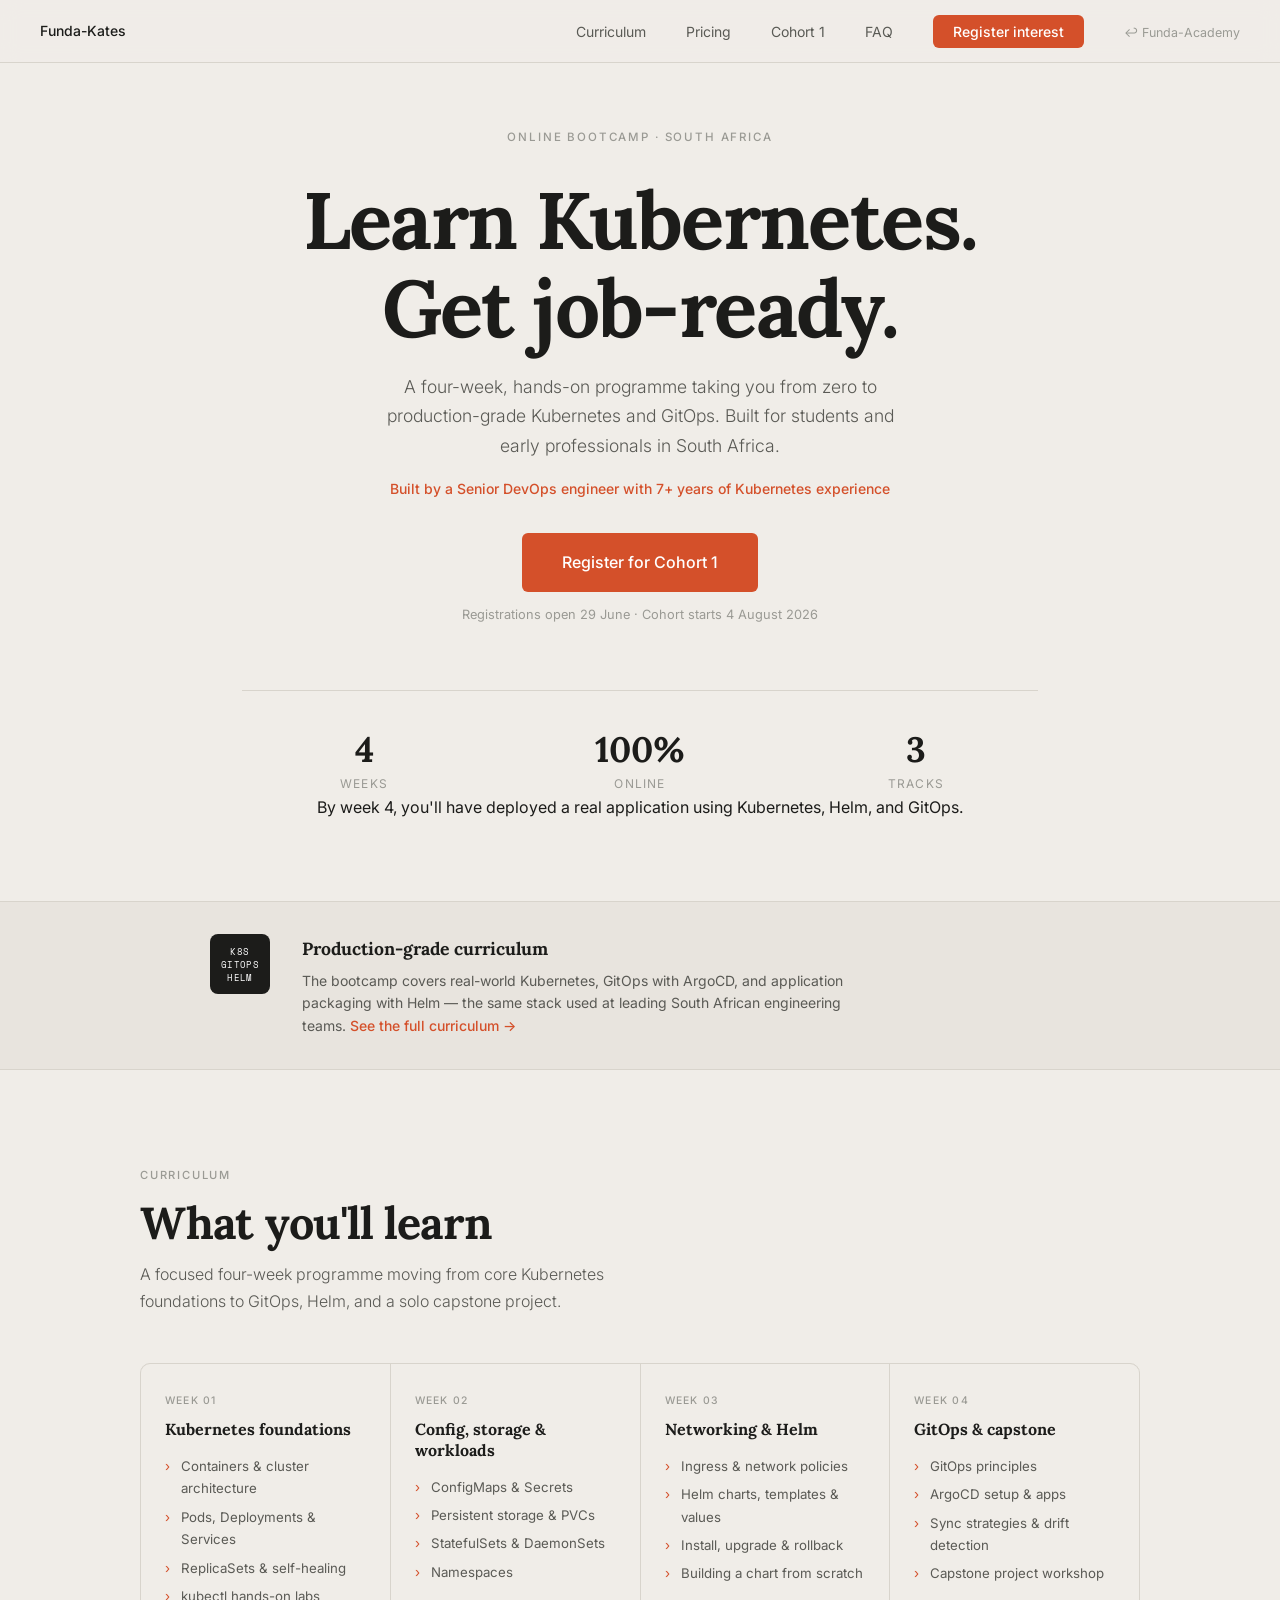
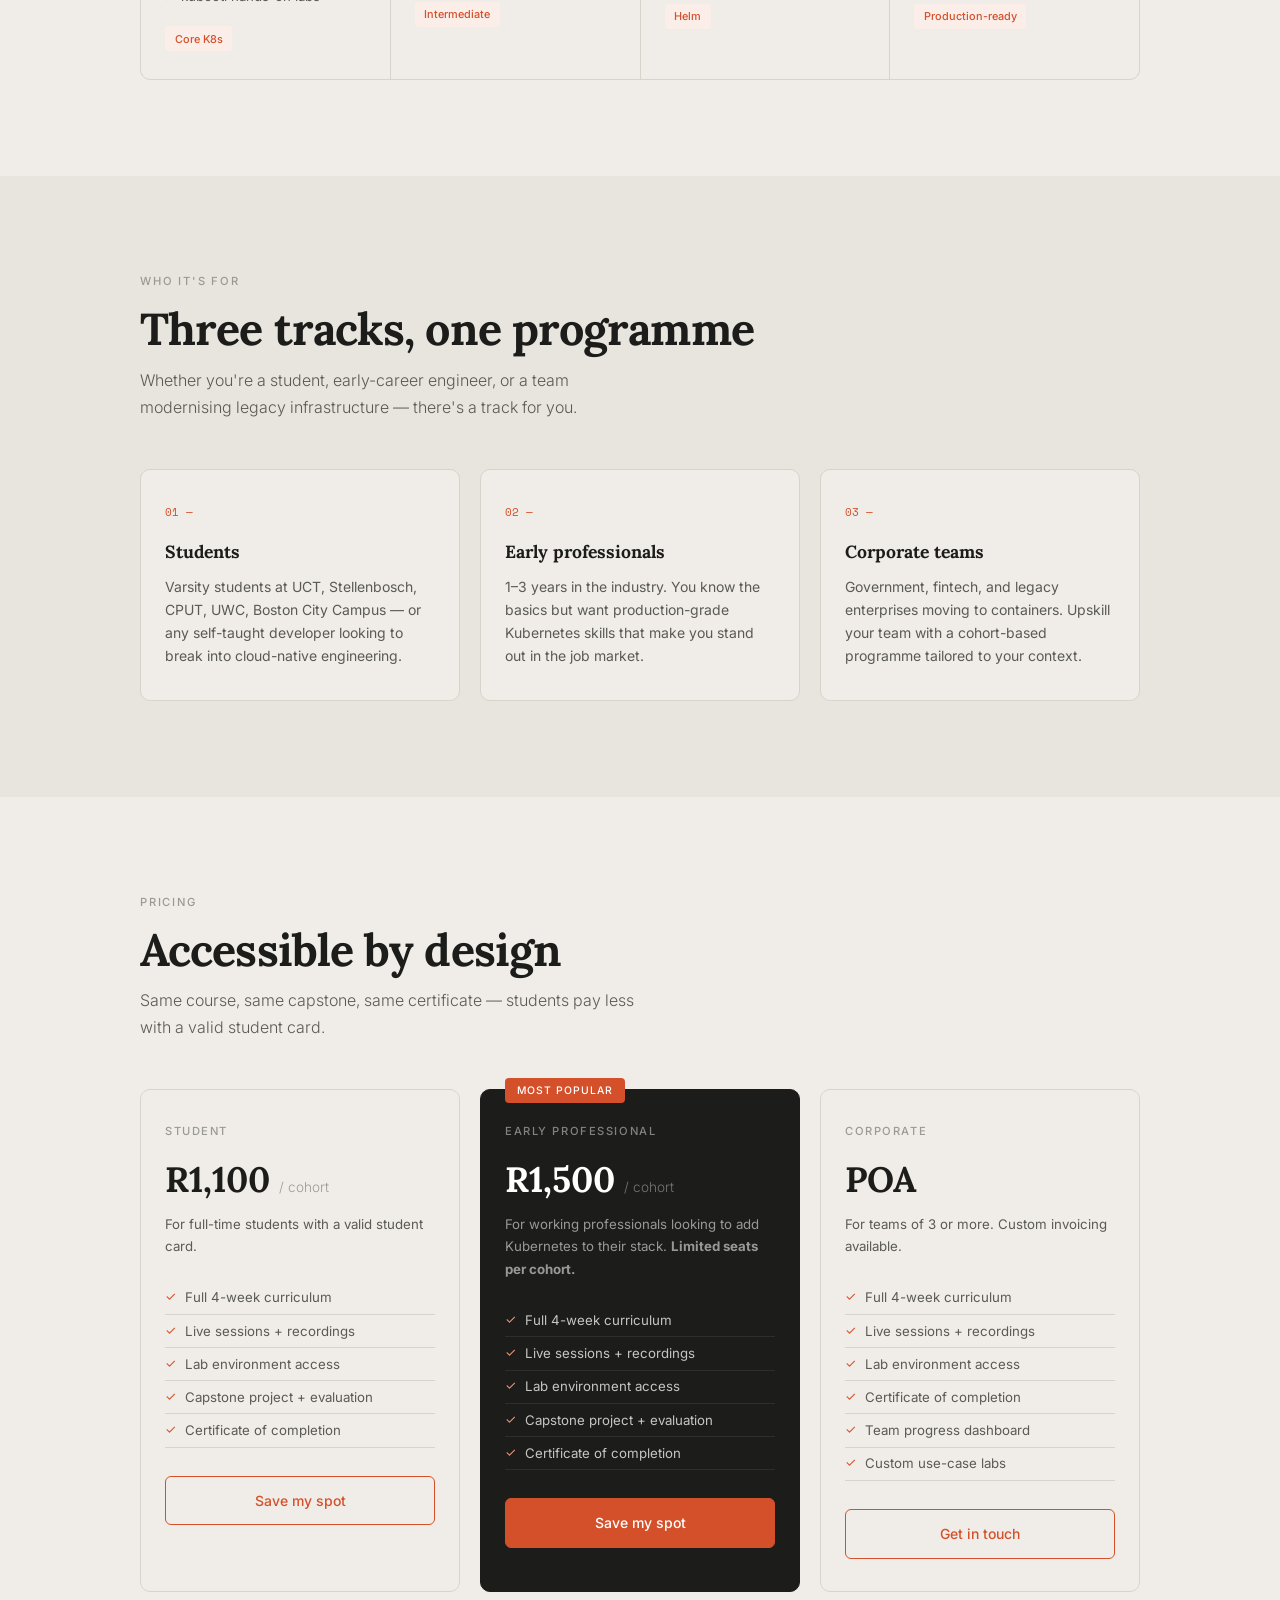
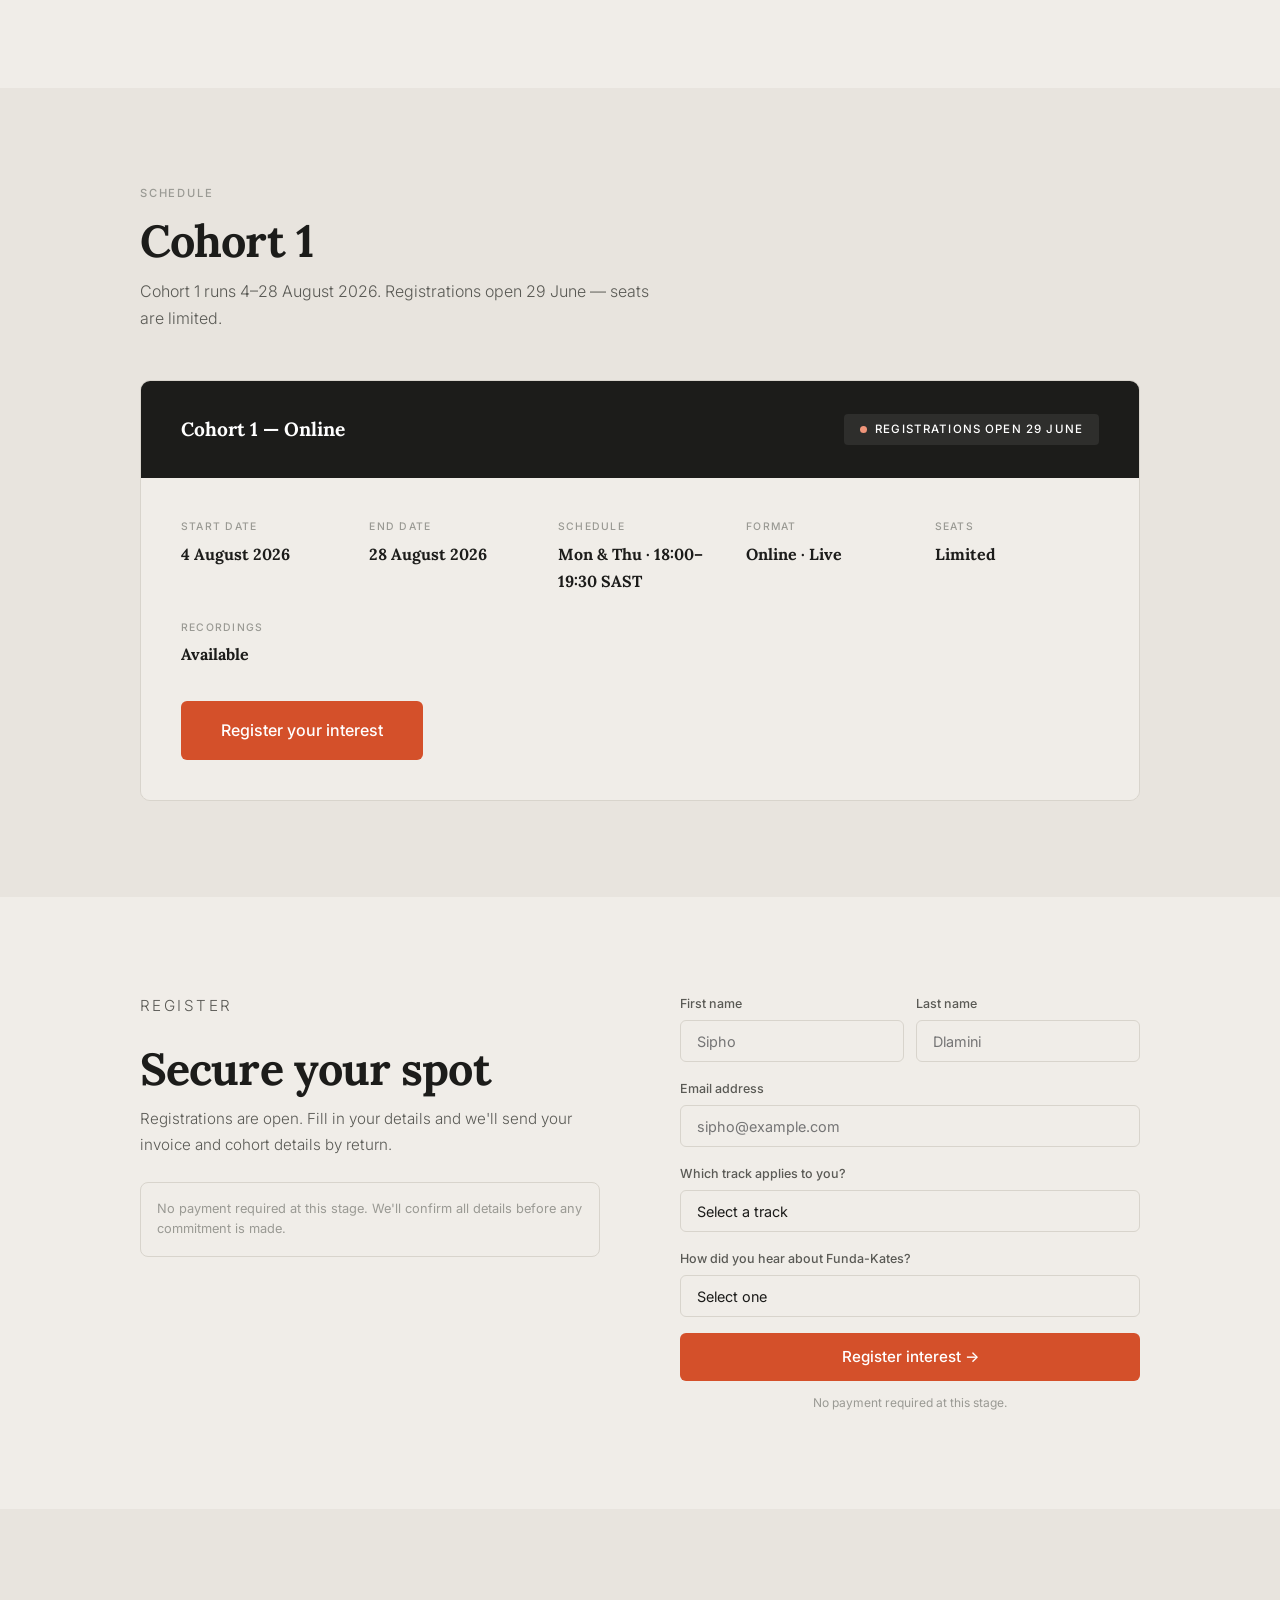
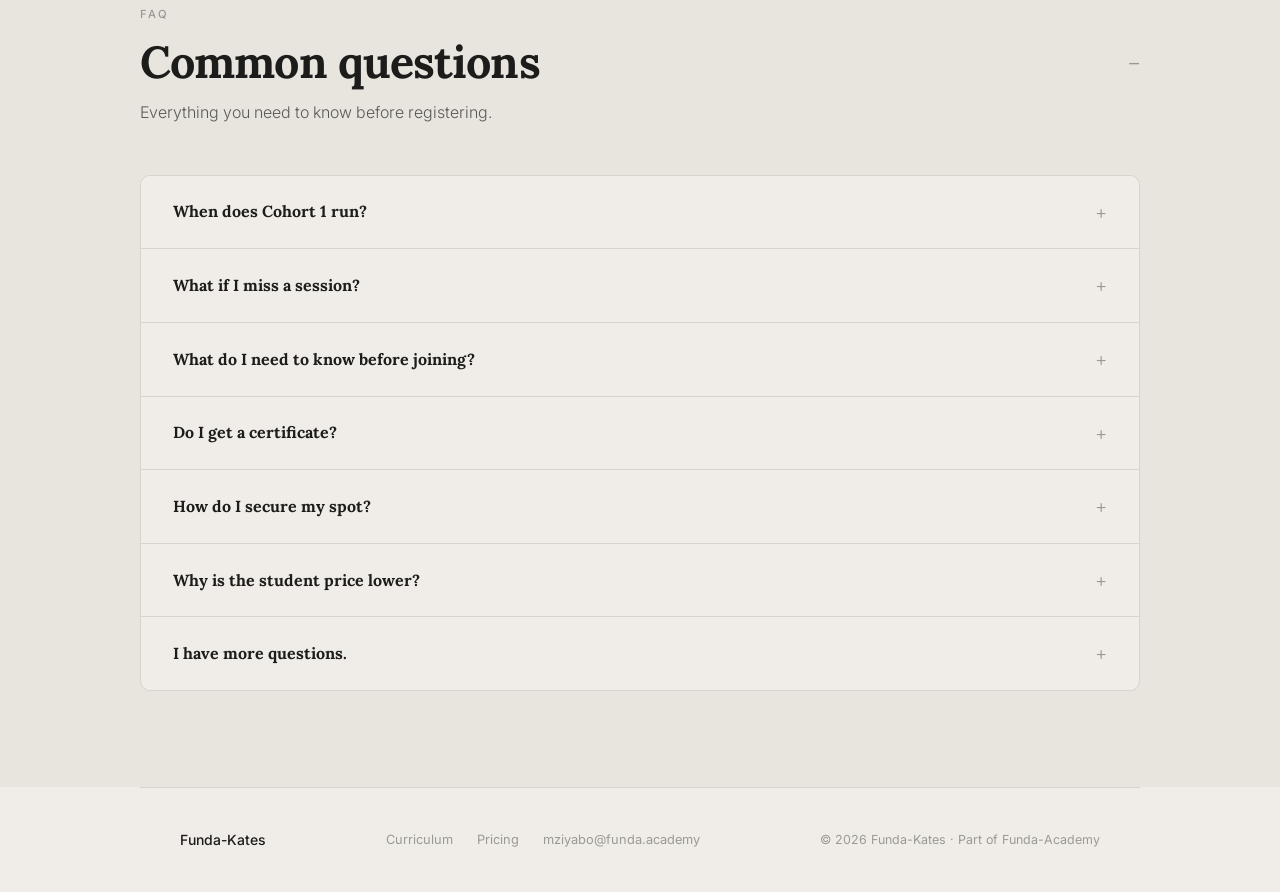
==== index.html @ 695740f4 "update whatsapp card" ====
<!DOCTYPE html>
<html lang="en">
<head>
<meta charset="UTF-8"/>
<meta name="viewport" content="width=device-width, initial-scale=1.0"/>
<title>Funda-Kates — Learn Kubernetes. Get Job-Ready.</title>
<link href="https://fonts.googleapis.com/css2?family=Lora:wght@600;700&family=Inter:wght@300;400;500&family=Space+Mono:wght@700&display=swap" rel="stylesheet"/>
<script src="https://www.google.com/recaptcha/api.js" async defer></script>
<script async src="https://www.googletagmanager.com/gtag/js?id=G-E2LEM490K9"></script>
<script>
  window.dataLayer = window.dataLayer || [];
  function gtag(){dataLayer.push(arguments);}
  gtag('js', new Date());
  gtag('config', 'G-E2LEM490K9');
</script>
<style>
  :root {
    --ink: #1c1c1a;
    --ink-muted: #5a5a55;
    --ink-faint: #9a9a94;
    --surface: #f0ede8;
    --surface-alt: #e8e4de;
    --surface-dark: #1c1c1a;
    --accent: #d4502a;
    --accent-hover: #b84020;
    --accent-light: #fbeee9;
    --border: #d8d4cc;
    --serif: 'Lora', Georgia, serif;
    --sans: 'Inter', sans-serif;
    --mono: 'Space Mono', monospace;
  }
  *, *::before, *::after { box-sizing: border-box; margin: 0; padding: 0; }
  html { scroll-behavior: smooth; }
  body { font-family: var(--sans); background: var(--surface); color: var(--ink); font-size: 16px; line-height: 1.7; overflow-x: hidden; }

  nav {
    position: fixed; top: 0; left: 0; right: 0; z-index: 100;
    display: flex; align-items: center; justify-content: space-between;
    padding: 1.1rem 2.5rem;
    background: rgba(240,237,232,0.95);
    backdrop-filter: blur(10px);
    border-bottom: 1px solid var(--border);
  }
  .nav-logo { font-family: var(--sans); font-size: 0.875rem; font-weight: 500; color: var(--ink); text-decoration: none; }
  nav ul { list-style: none; display: flex; gap: 2.5rem; align-items: center; }
  nav ul a { font-size: 0.875rem; color: var(--ink-muted); text-decoration: none; font-weight: 400; transition: color 0.2s; }
  nav ul a:hover { color: var(--ink); }
  .nav-academy { font-size: 0.78rem; color: var(--ink-faint) !important; font-weight: 400 !important; }
  .nav-academy:hover { color: var(--accent) !important; }
  .nav-cta { background: var(--accent) !important; color: #fff !important; padding: 0.5rem 1.25rem !important; border-radius: 6px !important; font-weight: 500 !important; transition: background 0.2s !important; }
  .nav-cta:hover { background: var(--accent-hover) !important; }

  .hero {
    min-height: 100vh;
    display: flex; flex-direction: column; align-items: center; justify-content: center; text-align: center;
    padding: 8rem 2rem 5rem;
    max-width: 860px; margin: 0 auto;
  }
  .hero-tag { font-size: 0.72rem; font-weight: 500; color: var(--ink-faint); letter-spacing: 0.16em; text-transform: uppercase; margin-bottom: 1.75rem; }
  h1 { font-family: var(--serif); font-size: clamp(2.6rem, 7vw, 5rem); font-weight: 700; line-height: 1.1; letter-spacing: -0.02em; margin-bottom: 1.25rem; }
  .hero-sub { font-size: 1.1rem; color: var(--ink-muted); max-width: 520px; margin: 0 auto 1rem; font-weight: 300; line-height: 1.7; }
  .hero-byline { font-size: 0.875rem; color: var(--accent); font-weight: 500; margin-bottom: 2rem; }
  .hero-cta-wrap { display: flex; flex-direction: column; align-items: center; gap: 0.75rem; }
  .btn-primary { display: inline-block; background: var(--accent); color: #fff; padding: 1rem 2.5rem; border-radius: 6px; font-weight: 500; font-size: 1rem; text-decoration: none; transition: background 0.2s, transform 0.15s; }
  .btn-primary:hover { background: var(--accent-hover); transform: translateY(-1px); }
  .btn-hint { font-size: 0.8rem; color: var(--ink-faint); }
  hr.hero-divider { width: 100%; border: none; border-top: 1px solid var(--border); margin: 4rem 0 0; }
  .hero-stats { display: grid; grid-template-columns: repeat(3, 1fr); gap: 2rem; width: 100%; padding-top: 2.5rem; text-align: center; }
  .hero-stat .num { font-family: var(--serif); font-size: 2.2rem; font-weight: 700; color: var(--ink); display: block; line-height: 1.1; }
  .hero-stat .label { font-size: 0.75rem; color: var(--ink-faint); text-transform: uppercase; letter-spacing: 0.1em; margin-top: 0.25rem; display: block; }

  .trust-band { background: var(--surface-alt); border-top: 1px solid var(--border); border-bottom: 1px solid var(--border); padding: 2rem 2.5rem; }
  .trust-inner { max-width: 860px; margin: 0 auto; display: flex; align-items: flex-start; gap: 2rem; }
  .trust-badge { flex-shrink: 0; width: 60px; height: 60px; background: var(--surface-dark); border-radius: 8px; display: flex; align-items: center; justify-content: center; font-family: var(--mono); font-size: 0.55rem; color: #fff; text-align: center; line-height: 1.5; letter-spacing: 0.05em; padding: 0.5rem; }
  .trust-text h3 { font-family: var(--serif); font-size: 1.1rem; font-weight: 700; margin-bottom: 0.35rem; }
  .trust-text p { font-size: 0.875rem; color: var(--ink-muted); max-width: 560px; line-height: 1.6; }
  .trust-text a { color: var(--accent); text-decoration: none; font-weight: 500; }
  .trust-text a:hover { text-decoration: underline; }

  section { padding: 6rem 2.5rem; }
  .container { max-width: 1000px; margin: 0 auto; }
  .section-label { font-size: 0.7rem; letter-spacing: 0.16em; text-transform: uppercase; color: var(--ink-faint); margin-bottom: 0.75rem; font-weight: 500; }
  h2 { font-family: var(--serif); font-size: clamp(1.8rem, 4vw, 2.8rem); font-weight: 700; letter-spacing: -0.02em; line-height: 1.15; margin-bottom: 0.75rem; }
  .section-intro { font-size: 1rem; color: var(--ink-muted); max-width: 520px; margin-bottom: 3rem; font-weight: 300; line-height: 1.7; }

  #curriculum { background: var(--surface); }
  .weeks-grid { display: grid; grid-template-columns: repeat(auto-fit, minmax(210px, 1fr)); gap: 1px; background: var(--border); border: 1px solid var(--border); border-radius: 10px; overflow: hidden; }
  .week { background: var(--surface); padding: 1.75rem 1.5rem; }
  .week-num { font-size: 0.65rem; letter-spacing: 0.12em; color: var(--ink-faint); text-transform: uppercase; margin-bottom: 0.6rem; font-weight: 500; }
  .week h3 { font-family: var(--serif); font-size: 1rem; font-weight: 700; color: var(--ink); margin-bottom: 0.75rem; line-height: 1.3; }
  .week ul { list-style: none; }
  .week ul li { font-size: 0.83rem; color: var(--ink-muted); padding: 0.18rem 0 0.18rem 1rem; position: relative; }
  .week ul li::before { content: '›'; position: absolute; left: 0; color: var(--accent); }
  .week-badge { display: inline-block; margin-top: 1rem; background: var(--accent-light); color: var(--accent); font-size: 0.68rem; font-weight: 500; padding: 0.2rem 0.6rem; border-radius: 4px; }

  #tracks { background: var(--surface-alt); }
  .tracks-grid { display: grid; grid-template-columns: repeat(auto-fit, minmax(240px, 1fr)); gap: 1.25rem; }
  .track { border: 1px solid var(--border); border-radius: 10px; padding: 2rem 1.5rem; background: var(--surface); transition: border-color 0.2s; }
  .track:hover { border-color: var(--accent); }
  .track-num { font-family: var(--mono); font-size: 0.7rem; color: var(--accent); margin-bottom: 1rem; display: block; }
  .track h3 { font-family: var(--serif); font-size: 1.1rem; font-weight: 700; margin-bottom: 0.5rem; }
  .track p { font-size: 0.875rem; color: var(--ink-muted); line-height: 1.65; }

  #pricing { background: var(--surface); }
  .pricing-grid { display: grid; grid-template-columns: repeat(auto-fit, minmax(240px, 1fr)); gap: 1.25rem; }
  .plan { background: var(--surface); border: 1px solid var(--border); border-radius: 10px; padding: 2rem 1.5rem; position: relative; }
  .plan.featured { background: var(--surface-dark); border-color: var(--surface-dark); color: #fff; }
  .plan-badge { position: absolute; top: -12px; left: 1.5rem; background: var(--accent); color: #fff; font-size: 0.65rem; font-weight: 500; letter-spacing: 0.1em; text-transform: uppercase; padding: 0.2rem 0.75rem; border-radius: 4px; }
  .plan-name { font-size: 0.7rem; letter-spacing: 0.14em; text-transform: uppercase; color: var(--ink-faint); margin-bottom: 0.5rem; font-weight: 500; }
  .plan.featured .plan-name { color: rgba(255,255,255,0.45); }
  .plan-price { font-family: var(--serif); font-size: 2.2rem; font-weight: 700; color: var(--ink); margin-bottom: 0.2rem; }
  .plan.featured .plan-price { color: #fff; }
  .plan-price span { font-family: var(--sans); font-size: 0.85rem; font-weight: 300; color: var(--ink-faint); }
  .plan.featured .plan-price span { color: rgba(255,255,255,0.4); }
  .plan-desc { font-size: 0.83rem; color: var(--ink-muted); margin-bottom: 1.5rem; margin-top: 0.2rem; }
  .plan.featured .plan-desc { color: rgba(255,255,255,0.55); }
  .plan ul { list-style: none; margin-bottom: 1.75rem; }
  .plan ul li { font-size: 0.83rem; padding: 0.3rem 0 0.3rem 1.25rem; position: relative; color: var(--ink-muted); border-bottom: 1px solid var(--border); }
  .plan.featured ul li { color: rgba(255,255,255,0.75); border-bottom-color: rgba(255,255,255,0.08); }
  .plan ul li::before { content: '✓'; position: absolute; left: 0; color: var(--accent); font-size: 0.8rem; }
  .plan.featured ul li::before { color: #f0957a; }
  .btn-plan { display: block; text-align: center; padding: 0.75rem; border-radius: 6px; font-weight: 500; font-size: 0.875rem; text-decoration: none; transition: all 0.2s; border: 1.5px solid var(--accent); color: var(--accent); background: transparent; }
  .plan.featured .btn-plan { background: var(--accent); color: #fff; border-color: var(--accent); }
  .btn-plan:hover { background: var(--accent); color: #fff; }
  .plan.featured .btn-plan:hover { background: var(--accent-hover); }

  #cohort { background: var(--surface-alt); }
  .cohort-box { border: 1px solid var(--border); border-radius: 10px; overflow: hidden; }
  .cohort-header { background: var(--surface-dark); color: #fff; padding: 2rem 2.5rem; display: flex; align-items: center; justify-content: space-between; flex-wrap: wrap; gap: 1rem; }
  .cohort-header h3 { font-family: var(--serif); font-size: 1.2rem; font-weight: 700; }
  .cohort-status { display: inline-flex; align-items: center; gap: 0.5rem; background: rgba(255,255,255,0.08); padding: 0.35rem 1rem; border-radius: 4px; font-size: 0.72rem; font-weight: 500; letter-spacing: 0.1em; text-transform: uppercase; }
  .cohort-status .dot { width: 7px; height: 7px; border-radius: 50%; background: #f0957a; animation: pulse 2s infinite; }
  @keyframes pulse { 0%, 100% { opacity: 1; } 50% { opacity: 0.4; } }
  .cohort-body { padding: 2.5rem; background: var(--surface); }
  .cohort-details { display: grid; grid-template-columns: repeat(auto-fit, minmax(140px, 1fr)); gap: 1.5rem; margin-bottom: 2rem; }
  .cohort-detail label { display: block; font-size: 0.65rem; letter-spacing: 0.12em; text-transform: uppercase; color: var(--ink-faint); margin-bottom: 0.3rem; font-weight: 500; }
  .cohort-detail span { font-family: var(--serif); font-size: 1rem; font-weight: 700; color: var(--ink); }
  .cohort-detail span.tbd { color: var(--ink-faint); font-style: italic; font-family: var(--sans); font-weight: 300; }

  #signup { background: var(--surface); }
  .signup-inner { display: grid; grid-template-columns: 1fr 1fr; gap: 5rem; align-items: start; }
  .signup-copy h2 { margin-bottom: 0.75rem; }
  .signup-copy p { font-size: 0.95rem; color: var(--ink-muted); font-weight: 300; line-height: 1.7; margin-bottom: 1.5rem; }
  .assurance { font-size: 0.8rem; color: var(--ink-faint); padding: 1rem; border: 1px solid var(--border); border-radius: 8px; line-height: 1.6; }
  .form-group { margin-bottom: 1rem; }
  .form-group label { display: block; font-size: 0.78rem; font-weight: 500; color: var(--ink-muted); margin-bottom: 0.4rem; }
  .form-group input, .form-group select { width: 100%; padding: 0.7rem 1rem; border: 1px solid var(--border); border-radius: 6px; font-family: var(--sans); font-size: 0.9rem; background: var(--surface); color: var(--ink); transition: border-color 0.2s; outline: none; appearance: none; }
  .form-group input:focus, .form-group select:focus { border-color: var(--accent); }
  .form-row { display: grid; grid-template-columns: 1fr 1fr; gap: 0.75rem; }
  .submit-btn { margin-top: 0.5rem; width: 100%; display: block; background: var(--accent); color: #fff; border: none; padding: 0.9rem 2rem; border-radius: 6px; font-family: var(--sans); font-size: 0.95rem; font-weight: 500; cursor: pointer; transition: background 0.2s; }
  .submit-btn:hover { background: var(--accent-hover); }
  .form-note { font-size: 0.75rem; color: var(--ink-faint); margin-top: 0.75rem; text-align: center; }

  .footer-wrap { border-top: 1px solid var(--border); padding: 2.5rem; max-width: 1000px; margin: 0 auto; display: flex; align-items: center; justify-content: space-between; flex-wrap: wrap; gap: 1rem; }
  .footer-logo { font-size: 0.875rem; font-weight: 500; color: var(--ink); text-decoration: none; }
  .footer-links { display: flex; gap: 1.5rem; }
  .footer-links a { font-size: 0.8rem; color: var(--ink-faint); text-decoration: none; }
  .footer-links a:hover { color: var(--accent); }
  .footer-academy { font-size: 0.78rem; color: var(--ink-faint); text-decoration: none; transition: color 0.2s; }
  .footer-academy:hover { color: var(--accent); }
  .footer-copy { font-size: 0.78rem; color: var(--ink-faint); }

  @media (max-width: 720px) {
    nav ul { display: none; }
    .hero-stats { grid-template-columns: 1fr 1fr; }
    .signup-inner { grid-template-columns: 1fr; gap: 2.5rem; }
    .form-row { grid-template-columns: 1fr; }
    .cohort-header { flex-direction: column; align-items: flex-start; }
    .footer-wrap { flex-direction: column; align-items: flex-start; }
    .trust-inner { flex-direction: column; }
  }
  .fade-in { opacity: 0; transform: translateY(16px); transition: opacity 0.5s ease, transform 0.5s ease; }
  .fade-in.visible { opacity: 1; transform: translateY(0); }

  #faq { background: var(--surface-alt); }
  .faq-list { display: flex; flex-direction: column; gap: 0; border: 1px solid var(--border); border-radius: 10px; overflow: hidden; }
  .faq-item { border-bottom: 1px solid var(--border); background: var(--surface); }
  .faq-item:last-child { border-bottom: none; }
  .faq-q { font-family: var(--serif); font-size: 1rem; font-weight: 700; color: var(--ink); padding: 1.25rem 2rem; cursor: pointer; display: flex; justify-content: space-between; align-items: center; user-select: none; }
  .faq-q::after { content: '+'; font-family: var(--sans); font-size: 1.2rem; font-weight: 300; color: var(--ink-faint); transition: transform 0.2s; }
  .faq-item.open .faq-q::after { transform: rotate(45deg); }
  .faq-a { font-size: 0.875rem; color: var(--ink-muted); line-height: 1.7; padding: 0 2rem 1.25rem; display: none; }
  .faq-item.open .faq-a { display: block; }
  .faq-a a { color: var(--accent); text-decoration: none; }
  .faq-a a:hover { text-decoration: underline; }
  .faq-section-toggle { cursor: pointer; user-select: none; display: flex; justify-content: space-between; align-items: center; }
  .faq-section-toggle:hover { opacity: 0.8; }
  .faq-toggle-icon { font-family: var(--sans); font-size: 1.4rem; font-weight: 300; color: var(--ink-faint); transition: transform 0.2s; }
  .faq-section-collapsed .faq-toggle-icon { transform: rotate(45deg); }
  .faq-section-collapsed .faq-list { display: none; }
  .faq-section-collapsed .section-intro { display: none; }
</style>
</head>
<body>

<nav>
  <a href="#" class="nav-logo">Funda-Kates</a>
  <ul>
    <li><a href="#curriculum">Curriculum</a></li>
    <li><a href="#pricing">Pricing</a></li>
    <li><a href="#cohort">Cohort 1</a></li>
    <li><a href="#faq">FAQ</a></li>
    <li><a href="#signup" class="nav-cta">Register interest</a></li>
    <li><a href="https://www.funda.academy" class="nav-academy">↩ Funda-Academy</a></li>
  </ul>
</nav>

<div class="hero">
  <div class="hero-tag">Online bootcamp &middot; South Africa</div>
  <h1>Learn Kubernetes.<br/>Get job-ready.</h1>
  <p class="hero-sub">A four-week, hands-on programme taking you from zero to production-grade Kubernetes and GitOps. Built for students and early professionals in South Africa.</p>
  <p class="hero-byline">Built by a Senior DevOps engineer with 7+ years of Kubernetes experience</p>
  <div class="hero-cta-wrap">
    <a href="#signup" class="btn-primary">Register for Cohort 1</a>
    <span class="btn-hint">Registrations open 29 June &middot; Cohort starts 4 August 2026</span>
  </div>
  <hr class="hero-divider"/>
  <div class="hero-stats fade-in">
    <div class="hero-stat"><span class="num">4</span><span class="label">Weeks</span></div>
    <div class="hero-stat"><span class="num">100%</span><span class="label">Online</span></div>
    <div class="hero-stat"><span class="num">3</span><span class="label">Tracks</span></div>
  </div>
  <p class="hero-outcome">By week 4, you'll have deployed a real application using Kubernetes, Helm, and GitOps.</p>
</div>

<div class="trust-band">
  <div class="trust-inner">
    <div class="trust-badge">K8S<br/>GITOPS<br/>HELM</div>
    <div class="trust-text">
      <h3>Production-grade curriculum</h3>
      <p>The bootcamp covers real-world Kubernetes, GitOps with ArgoCD, and application packaging with Helm — the same stack used at leading South African engineering teams. <a href="#curriculum">See the full curriculum →</a></p>
    </div>
  </div>
</div>

<section id="curriculum">
  <div class="container">
    <p class="section-label">Curriculum</p>
    <h2>What you'll learn</h2>
    <p class="section-intro">A focused four-week programme moving from core Kubernetes foundations to GitOps, Helm, and a solo capstone project.</p>
    <div class="weeks-grid fade-in">
      <div class="week">
        <div class="week-num">Week 01</div>
        <h3>Kubernetes foundations</h3>
        <ul>
          <li>Containers &amp; cluster architecture</li>
          <li>Pods, Deployments &amp; Services</li>
          <li>ReplicaSets &amp; self-healing</li>
          <li>kubectl hands-on labs</li>
        </ul>
        <span class="week-badge">Core K8s</span>
      </div>
      <div class="week">
        <div class="week-num">Week 02</div>
        <h3>Config, storage &amp; workloads</h3>
        <ul>
          <li>ConfigMaps &amp; Secrets</li>
          <li>Persistent storage &amp; PVCs</li>
          <li>StatefulSets &amp; DaemonSets</li>
          <li>Namespaces</li>
        </ul>
        <span class="week-badge">Intermediate</span>
      </div>
      <div class="week">
        <div class="week-num">Week 03</div>
        <h3>Networking &amp; Helm</h3>
        <ul>
          <li>Ingress &amp; network policies</li>
          <li>Helm charts, templates &amp; values</li>
          <li>Install, upgrade &amp; rollback</li>
          <li>Building a chart from scratch</li>
        </ul>
        <span class="week-badge">Helm</span>
      </div>
      <div class="week">
        <div class="week-num">Week 04</div>
        <h3>GitOps &amp; capstone</h3>
        <ul>
          <li>GitOps principles</li>
          <li>ArgoCD setup &amp; apps</li>
          <li>Sync strategies &amp; drift detection</li>
          <li>Capstone project workshop</li>
        </ul>
        <span class="week-badge">Production-ready</span>
      </div>
    </div>
  </div>
</section>

<section id="tracks">
  <div class="container">
    <p class="section-label">Who it's for</p>
    <h2>Three tracks, one programme</h2>
    <p class="section-intro">Whether you're a student, early-career engineer, or a team modernising legacy infrastructure — there's a track for you.</p>
    <div class="tracks-grid fade-in">
      <div class="track">
        <span class="track-num">01 &mdash;</span>
        <h3>Students</h3>
        <p>Varsity students at UCT, Stellenbosch, CPUT, UWC, Boston City Campus — or any self-taught developer looking to break into cloud-native engineering.</p>
      </div>
      <div class="track">
        <span class="track-num">02 &mdash;</span>
        <h3>Early professionals</h3>
        <p>1–3 years in the industry. You know the basics but want production-grade Kubernetes skills that make you stand out in the job market.</p>
      </div>
      <div class="track">
        <span class="track-num">03 &mdash;</span>
        <h3>Corporate teams</h3>
        <p>Government, fintech, and legacy enterprises moving to containers. Upskill your team with a cohort-based programme tailored to your context.</p>
      </div>
    </div>
  </div>
</section>

<section id="pricing">
  <div class="container">
    <p class="section-label">Pricing</p>
    <h2>Accessible by design</h2>
    <p class="section-intro">Same course, same capstone, same certificate — students pay less with a valid student card.</p>
    <div class="pricing-grid fade-in">
      <div class="plan">
        <div class="plan-name">Student</div>
        <div class="plan-price">R1,100 <span>/ cohort</span></div>
        <div class="plan-desc">For full-time students with a valid student card.</div>
        <ul>
          <li>Full 4-week curriculum</li>
          <li>Live sessions + recordings</li>
          <li>Lab environment access</li>
          <li>Capstone project + evaluation</li>
          <li>Certificate of completion</li>
        </ul>
        <a href="#signup" class="btn-plan">Save my spot</a>
      </div>
      <div class="plan featured">
        <div class="plan-badge">Most popular</div>
        <div class="plan-name">Early professional</div>
        <div class="plan-price">R1,500 <span>/ cohort</span></div>
        <div class="plan-desc">For working professionals looking to add Kubernetes to their stack. <strong>Limited seats per cohort.</strong></div>
        <ul>
          <li>Full 4-week curriculum</li>
          <li>Live sessions + recordings</li>
          <li>Lab environment access</li>
          <li>Capstone project + evaluation</li>
          <li>Certificate of completion</li>
        </ul>
        <a href="#signup" class="btn-plan">Save my spot</a>
      </div>
      <div class="plan">
        <div class="plan-name">Corporate</div>
        <div class="plan-price">POA</div>
        <div class="plan-desc">For teams of 3 or more. Custom invoicing available.</div>
        <ul>
          <li>Full 4-week curriculum</li>
          <li>Live sessions + recordings</li>
          <li>Lab environment access</li>
          <li>Certificate of completion</li>
          <li>Team progress dashboard</li>
          <li>Custom use-case labs</li>
        </ul>
        <a href="mailto:mziyabo@funda.academy" class="btn-plan">Get in touch</a>
      </div>
    </div>
  </div>
</section>

<section id="cohort">
  <div class="container">
    <p class="section-label">Schedule</p>
    <h2>Cohort 1</h2>
    <p class="section-intro">Cohort 1 runs 4–28 August 2026. Registrations open 29 June — seats are limited.</p>
    <div class="cohort-box fade-in">
      <div class="cohort-header">
        <h3>Cohort 1 — Online</h3>
        <div class="cohort-status"><span class="dot"></span>Registrations open 29 June</div>
      </div>
      <div class="cohort-body">
        <div class="cohort-details">
          <div class="cohort-detail"><label>Start date</label><span>4 August 2026</span></div>
          <div class="cohort-detail"><label>End date</label><span>28 August 2026</span></div>
          <div class="cohort-detail"><label>Schedule</label><span>Mon &amp; Thu · 18:00–19:30 SAST</span></div>
          <div class="cohort-detail"><label>Format</label><span>Online · Live</span></div>
          <div class="cohort-detail"><label>Seats</label><span>Limited</span></div>
          <div class="cohort-detail"><label>Recordings</label><span>Available</span></div>
        </div>
        <a href="#signup" class="btn-primary">Register your interest</a>
      </div>
    </div>
  </div>
</section>

<section id="signup">
  <div class="container">
    <div class="signup-inner">
      <div class="signup-copy">
        <p class="section-label">Register</p>
        <h2>Secure your spot</h2>
        <p>Registrations are open. Fill in your details and we'll send your invoice and cohort details by return.</p>
        <div class="assurance">No payment required at this stage. We'll confirm all details before any commitment is made.</div>
      </div>
      <div class="fade-in">
        <form action="https://docs.google.com/forms/d/e/1FAIpQLSftl4jpTYXWjLVwECRi6Dss4slaX-c_R73fsMrNBdfYr0G7ZQ/formResponse" method="POST" target="_blank">
          <div class="form-row">
            <div class="form-group">
              <label for="fname">First name</label>
              <input type="text" id="fname" name="entry.38533562" placeholder="Sipho" required/>
            </div>
            <div class="form-group">
              <label for="lname">Last name</label>
              <input type="text" id="lname" name="entry.2146646554" placeholder="Dlamini" required/>
            </div>
          </div>
          <div class="form-group">
            <label for="email">Email address</label>
            <input type="email" id="email" name="entry.650501636" placeholder="sipho@example.com" required/>
          </div>
          <div class="form-group">
            <label for="track">Which track applies to you?</label>
            <select id="track" name="entry.1470140525" required>
              <option value="" disabled selected>Select a track</option>
              <option value="Student">Student</option>
              <option value="Professional">Professional</option>
              <option value="Corporate / team">Corporate / team</option>
            </select>
          </div>
          <div class="form-group">
            <label for="referral">How did you hear about Funda-Kates?</label>
            <select id="referral" name="entry.1885135401">
              <option value="" disabled selected>Select one</option>
              <option>Word of mouth</option>
              <option>LinkedIn</option>
              <option>University / lecturer</option>
              <option>GitHub</option>
              <option>Other</option>
            </select>
          </div>
          <input type="text" name="website" tabindex="-1" autocomplete="off" aria-hidden="true" style="position:absolute;left:-9999px;width:1px;height:1px;opacity:0;"/>
          <div class="g-recaptcha" data-sitekey="6LdXjtcsAAAAAIroq5kjoTUBMJIfuc0GY6J6qw2j" style="margin-bottom:1rem;"></div>
          <p id="captcha-error" style="display:none;color:#c0392b;font-size:0.85rem;margin:-0.5rem 0 0.75rem;">Please complete the CAPTCHA before submitting.</p>
          <button type="submit" class="submit-btn">Register interest →</button>
          <p class="form-note">No payment required at this stage.</p>
        </form>
      </div>
    </div>
  </div>
</section>

<section id="faq">
  <div class="container">
    <p class="section-label">FAQ</p>
    <h2 class="faq-section-toggle">Common questions <span class="faq-toggle-icon">−</span></h2>
    <p class="section-intro">Everything you need to know before registering.</p>
    <div class="faq-list fade-in">
      <div class="faq-item">
        <div class="faq-q">When does Cohort 1 run?</div>
        <div class="faq-a">4–28 August 2026. Live sessions every Monday and Thursday, 18:00–19:30 SAST.</div>
      </div>
      <div class="faq-item">
        <div class="faq-q">What if I miss a session?</div>
        <div class="faq-a">All sessions are recorded and made available after each class.</div>
      </div>
      <div class="faq-item">
        <div class="faq-q">What do I need to know before joining?</div>
        <div class="faq-a">Basic Linux command-line comfort and some software development experience. You don't need prior Kubernetes knowledge.</div>
      </div>
      <div class="faq-item">
        <div class="faq-q">Do I get a certificate?</div>
        <div class="faq-a">Yes. A certificate of completion is issued to every participant who completes the capstone project.</div>
      </div>
      <div class="faq-item">
        <div class="faq-q">How do I secure my spot?</div>
        <div class="faq-a">Register your interest above. You'll receive an invoice by return — your place is confirmed once payment is received. Places are filled on a first-come, first-served basis.</div>
      </div>
      <div class="faq-item">
        <div class="faq-q">Why is the student price lower?</div>
        <div class="faq-a">We want the programme to be accessible. Students pay R750 with a valid student card. Early professionals pay R1,500. Same course, same certificate.</div>
      </div>
      <div class="faq-item">
        <div class="faq-q">I have more questions.</div>
        <div class="faq-a">Email us at <a href="mailto:mziyabo@funda.academy">mziyabo@funda.academy</a> and we'll get back to you.</div>
      </div>
    </div>
  </div>
</section>

<div class="footer-wrap">
  <a href="#" class="footer-logo">Funda-Kates</a>
  <div class="footer-links">
    <a href="#curriculum">Curriculum</a>
    <a href="#pricing">Pricing</a>
    <a href="mailto:mziyabo@funda.academy">mziyabo@funda.academy</a>
  </div>
  <span class="footer-copy">© 2026 Funda-Kates · <a href="https://www.funda.academy" class="footer-academy">Part of Funda-Academy</a></span>
</div>

<script>
  const observer = new IntersectionObserver((entries) => {
    entries.forEach(e => {
      if (e.isIntersecting) { e.target.classList.add('visible'); observer.unobserve(e.target); }
    });
  }, { threshold: 0.1 });
  document.querySelectorAll('.fade-in').forEach(el => observer.observe(el));

  document.querySelectorAll('.faq-q').forEach(q => {
    q.addEventListener('click', () => q.closest('.faq-item').classList.toggle('open'));
  });

  const faqSection = document.getElementById('faq');
  const faqToggle = faqSection.querySelector('.faq-section-toggle');
  faqToggle.addEventListener('click', () => faqSection.classList.toggle('faq-section-collapsed'));

  document.querySelector('form').addEventListener('submit', function(e) {
    if (this.querySelector('[name="website"]').value !== '') {
      e.preventDefault();
      return;
    }
    if (!grecaptcha.getResponse()) {
      e.preventDefault();
      document.getElementById('captcha-error').style.display = 'block';
    }
  });
</script>
</body>
</html>
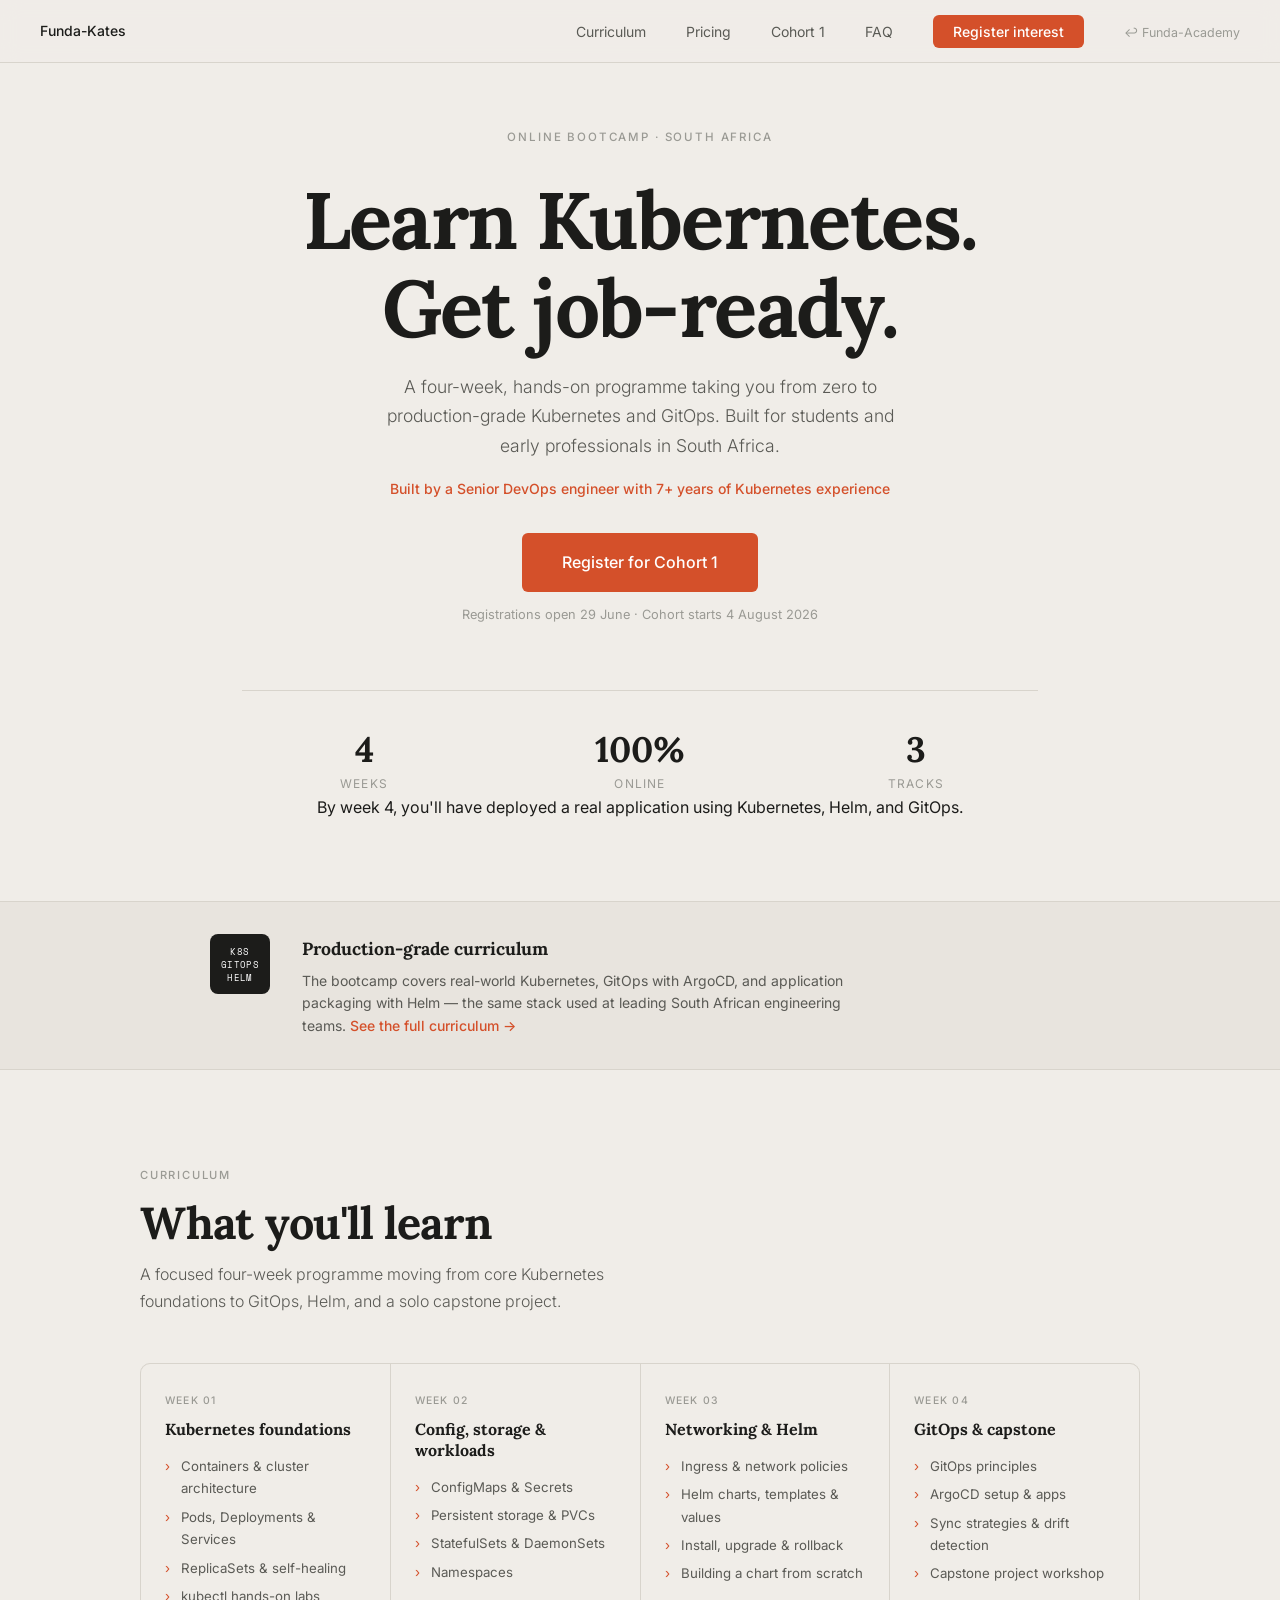
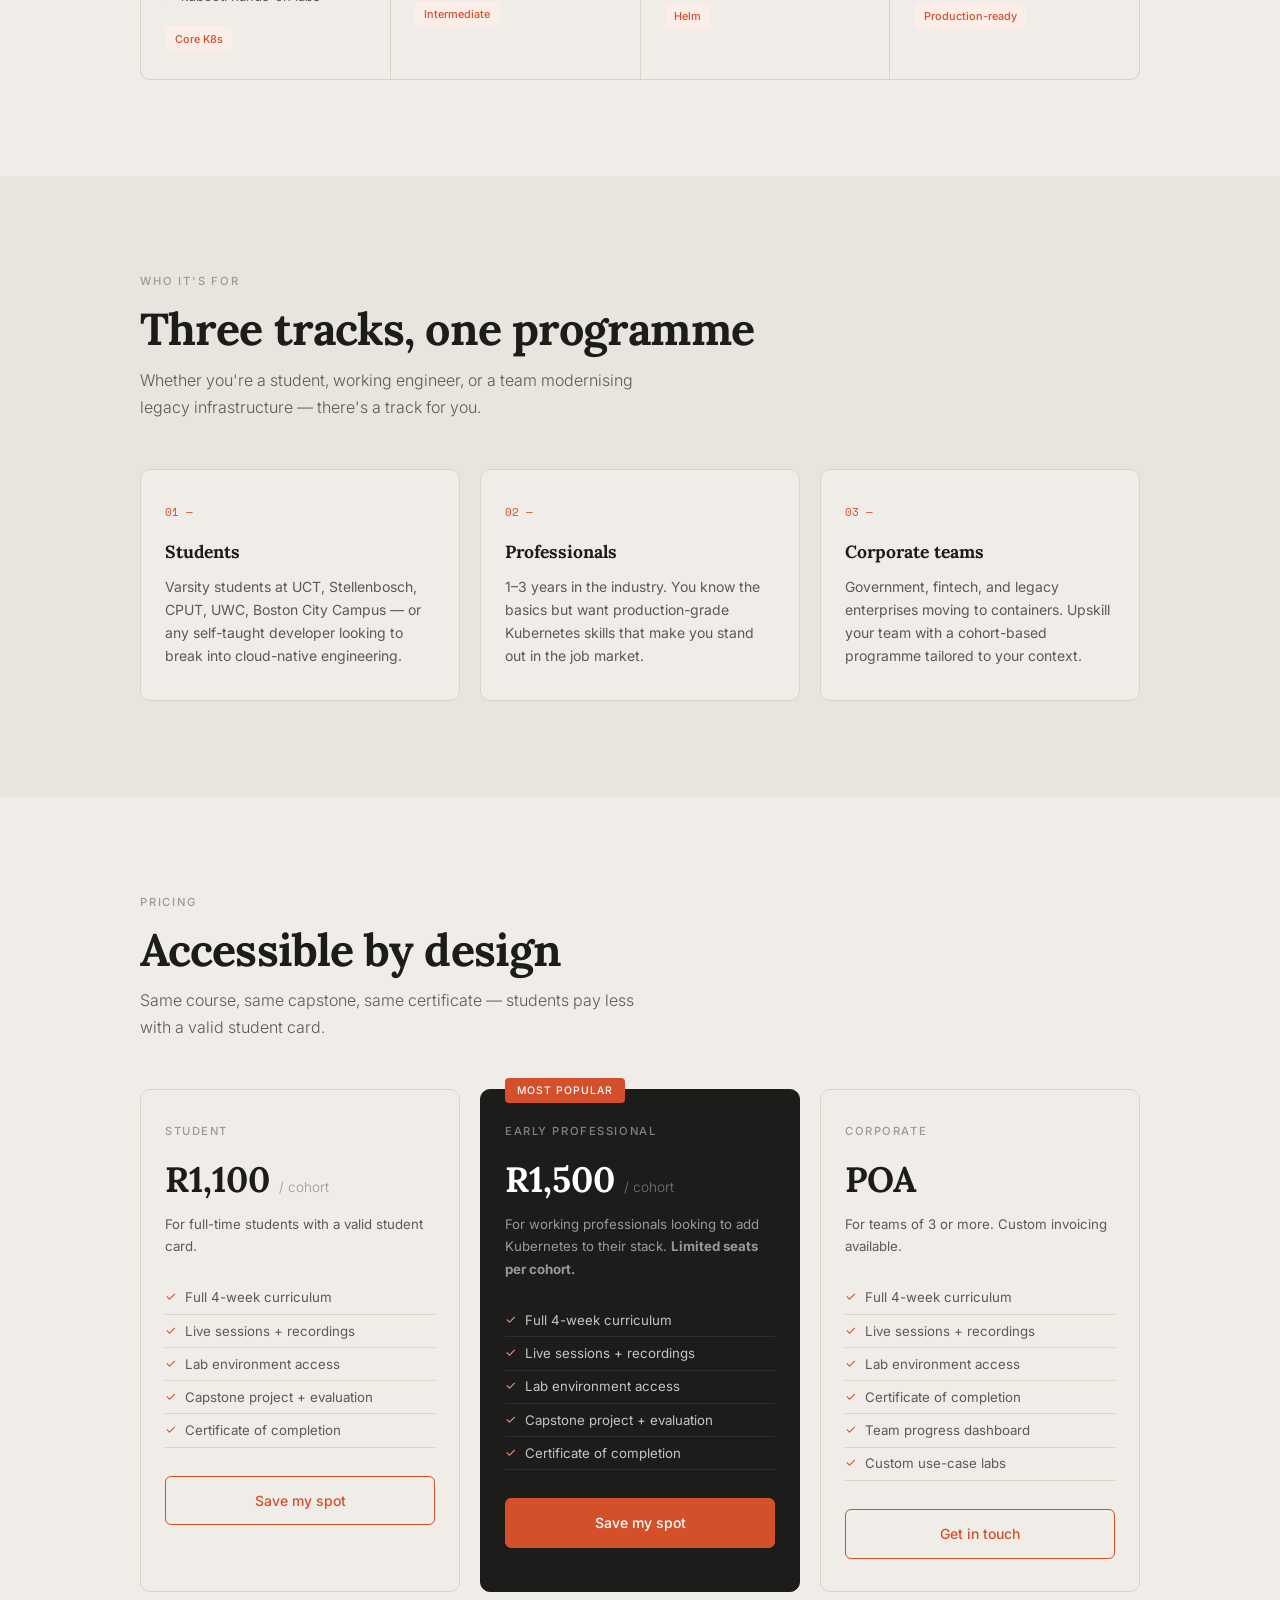
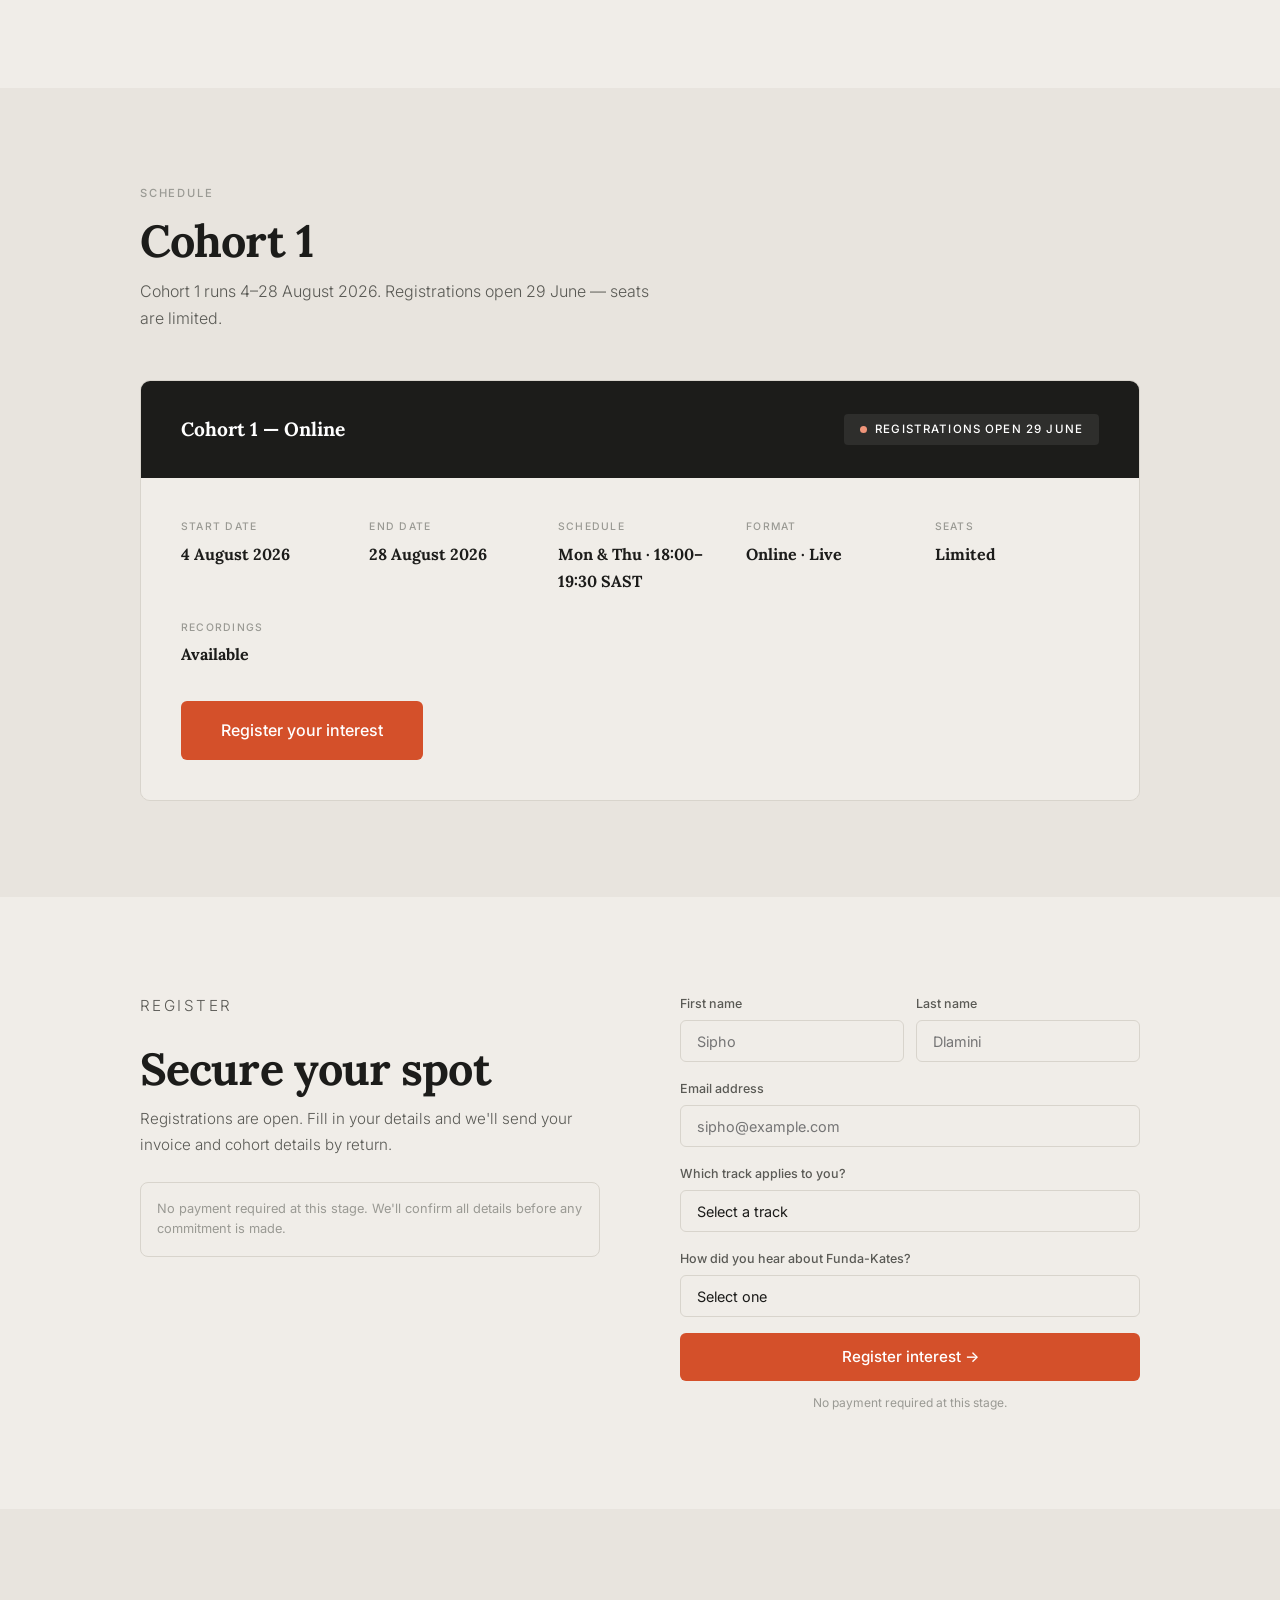
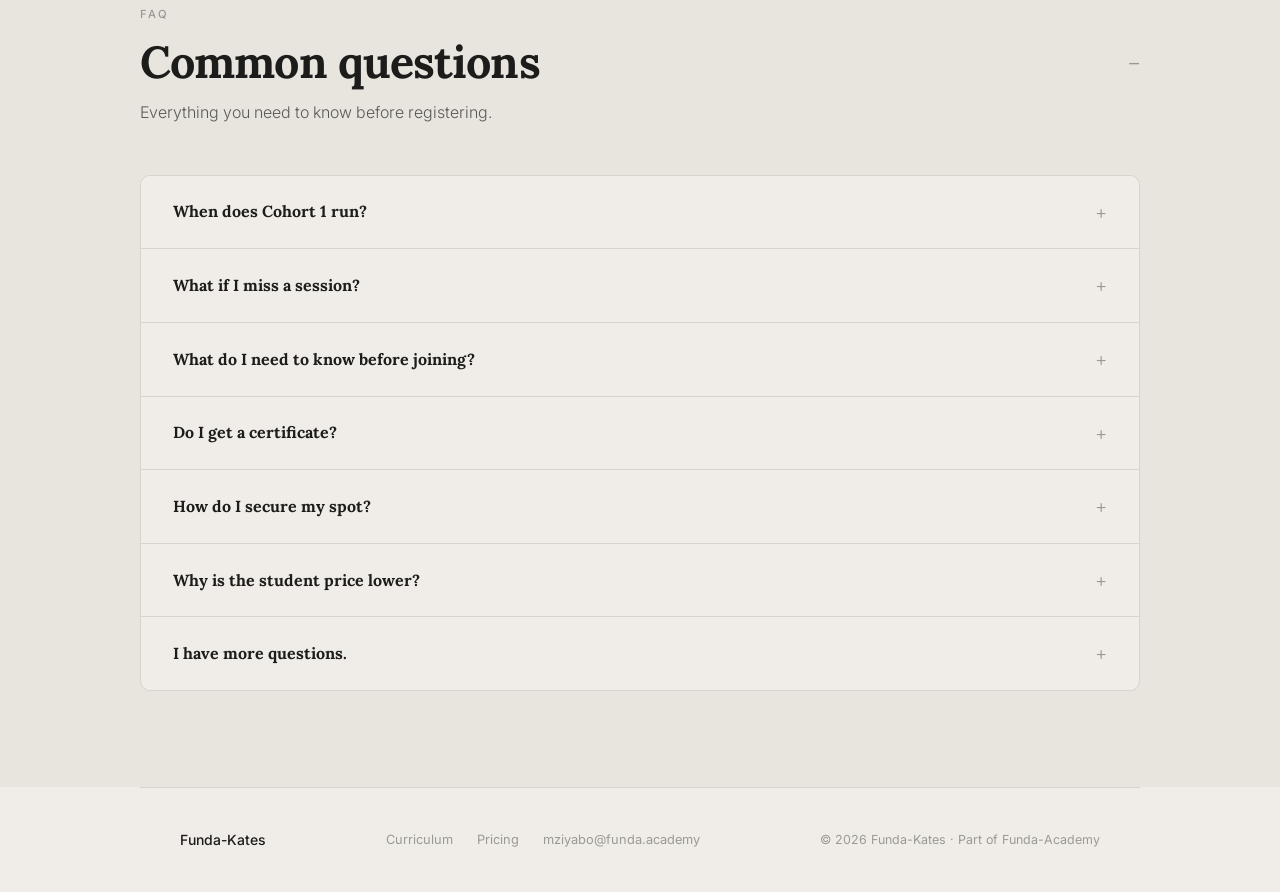
==== commit b1df3089: "target positioning update" ====
--- a/index.html
+++ b/index.html
@@ -4,7 +4,28 @@
 <meta charset="UTF-8"/>
 <meta name="viewport" content="width=device-width, initial-scale=1.0"/>
 <title>Funda-Kates — Learn Kubernetes. Get Job-Ready.</title>
+<meta name="description" content="A four-week, hands-on Kubernetes and GitOps bootcamp built for students and early professionals in South Africa. Live online sessions. Real labs. Job-ready skills."/>
+<meta name="author" content="Funda-Kates"/>
+<meta name="robots" content="index, follow"/>
+<link rel="canonical" href="https://funda.academy/funda-kates"/>
+
+<!-- Open Graph -->
+<meta property="og:type" content="website"/>
+<meta property="og:url" content="https://funda.academy/funda-kates"/>
+<meta property="og:title" content="Funda-Kates — Learn Kubernetes. Get Job-Ready."/>
+<meta property="og:description" content="A four-week, hands-on Kubernetes and GitOps bootcamp built for students and early professionals in South Africa. Live online sessions. Real labs. Job-ready skills."/>
+<meta property="og:image" content="https://funda.academy/funda-kates/assets/og-image.png"/>
+<meta property="og:locale" content="en_ZA"/>
+<meta property="og:site_name" content="Funda-Kates"/>
+
+<!-- Twitter Card -->
+<meta name="twitter:card" content="summary_large_image"/>
+<meta name="twitter:title" content="Funda-Kates — Learn Kubernetes. Get Job-Ready."/>
+<meta name="twitter:description" content="A four-week, hands-on Kubernetes and GitOps bootcamp built for students and early professionals in South Africa. Live online sessions. Real labs. Job-ready skills."/>
+<meta name="twitter:image" content="https://funda.academy/funda-kates/assets/og-image.png"/>
+
 <link href="https://fonts.googleapis.com/css2?family=Lora:wght@600;700&family=Inter:wght@300;400;500&family=Space+Mono:wght@700&display=swap" rel="stylesheet"/>
+<link rel="stylesheet" href="assets/styles.css"/>
 <script src="https://www.google.com/recaptcha/api.js" async defer></script>
 <script async src="https://www.googletagmanager.com/gtag/js?id=G-E2LEM490K9"></script>
 <script>
@@ -13,183 +34,6 @@
   gtag('js', new Date());
   gtag('config', 'G-E2LEM490K9');
 </script>
-<style>
-  :root {
-    --ink: #1c1c1a;
-    --ink-muted: #5a5a55;
-    --ink-faint: #9a9a94;
-    --surface: #f0ede8;
-    --surface-alt: #e8e4de;
-    --surface-dark: #1c1c1a;
-    --accent: #d4502a;
-    --accent-hover: #b84020;
-    --accent-light: #fbeee9;
-    --border: #d8d4cc;
-    --serif: 'Lora', Georgia, serif;
-    --sans: 'Inter', sans-serif;
-    --mono: 'Space Mono', monospace;
-  }
-  *, *::before, *::after { box-sizing: border-box; margin: 0; padding: 0; }
-  html { scroll-behavior: smooth; }
-  body { font-family: var(--sans); background: var(--surface); color: var(--ink); font-size: 16px; line-height: 1.7; overflow-x: hidden; }
-
-  nav {
-    position: fixed; top: 0; left: 0; right: 0; z-index: 100;
-    display: flex; align-items: center; justify-content: space-between;
-    padding: 1.1rem 2.5rem;
-    background: rgba(240,237,232,0.95);
-    backdrop-filter: blur(10px);
-    border-bottom: 1px solid var(--border);
-  }
-  .nav-logo { font-family: var(--sans); font-size: 0.875rem; font-weight: 500; color: var(--ink); text-decoration: none; }
-  nav ul { list-style: none; display: flex; gap: 2.5rem; align-items: center; }
-  nav ul a { font-size: 0.875rem; color: var(--ink-muted); text-decoration: none; font-weight: 400; transition: color 0.2s; }
-  nav ul a:hover { color: var(--ink); }
-  .nav-academy { font-size: 0.78rem; color: var(--ink-faint) !important; font-weight: 400 !important; }
-  .nav-academy:hover { color: var(--accent) !important; }
-  .nav-cta { background: var(--accent) !important; color: #fff !important; padding: 0.5rem 1.25rem !important; border-radius: 6px !important; font-weight: 500 !important; transition: background 0.2s !important; }
-  .nav-cta:hover { background: var(--accent-hover) !important; }
-
-  .hero {
-    min-height: 100vh;
-    display: flex; flex-direction: column; align-items: center; justify-content: center; text-align: center;
-    padding: 8rem 2rem 5rem;
-    max-width: 860px; margin: 0 auto;
-  }
-  .hero-tag { font-size: 0.72rem; font-weight: 500; color: var(--ink-faint); letter-spacing: 0.16em; text-transform: uppercase; margin-bottom: 1.75rem; }
-  h1 { font-family: var(--serif); font-size: clamp(2.6rem, 7vw, 5rem); font-weight: 700; line-height: 1.1; letter-spacing: -0.02em; margin-bottom: 1.25rem; }
-  .hero-sub { font-size: 1.1rem; color: var(--ink-muted); max-width: 520px; margin: 0 auto 1rem; font-weight: 300; line-height: 1.7; }
-  .hero-byline { font-size: 0.875rem; color: var(--accent); font-weight: 500; margin-bottom: 2rem; }
-  .hero-cta-wrap { display: flex; flex-direction: column; align-items: center; gap: 0.75rem; }
-  .btn-primary { display: inline-block; background: var(--accent); color: #fff; padding: 1rem 2.5rem; border-radius: 6px; font-weight: 500; font-size: 1rem; text-decoration: none; transition: background 0.2s, transform 0.15s; }
-  .btn-primary:hover { background: var(--accent-hover); transform: translateY(-1px); }
-  .btn-hint { font-size: 0.8rem; color: var(--ink-faint); }
-  hr.hero-divider { width: 100%; border: none; border-top: 1px solid var(--border); margin: 4rem 0 0; }
-  .hero-stats { display: grid; grid-template-columns: repeat(3, 1fr); gap: 2rem; width: 100%; padding-top: 2.5rem; text-align: center; }
-  .hero-stat .num { font-family: var(--serif); font-size: 2.2rem; font-weight: 700; color: var(--ink); display: block; line-height: 1.1; }
-  .hero-stat .label { font-size: 0.75rem; color: var(--ink-faint); text-transform: uppercase; letter-spacing: 0.1em; margin-top: 0.25rem; display: block; }
-
-  .trust-band { background: var(--surface-alt); border-top: 1px solid var(--border); border-bottom: 1px solid var(--border); padding: 2rem 2.5rem; }
-  .trust-inner { max-width: 860px; margin: 0 auto; display: flex; align-items: flex-start; gap: 2rem; }
-  .trust-badge { flex-shrink: 0; width: 60px; height: 60px; background: var(--surface-dark); border-radius: 8px; display: flex; align-items: center; justify-content: center; font-family: var(--mono); font-size: 0.55rem; color: #fff; text-align: center; line-height: 1.5; letter-spacing: 0.05em; padding: 0.5rem; }
-  .trust-text h3 { font-family: var(--serif); font-size: 1.1rem; font-weight: 700; margin-bottom: 0.35rem; }
-  .trust-text p { font-size: 0.875rem; color: var(--ink-muted); max-width: 560px; line-height: 1.6; }
-  .trust-text a { color: var(--accent); text-decoration: none; font-weight: 500; }
-  .trust-text a:hover { text-decoration: underline; }
-
-  section { padding: 6rem 2.5rem; }
-  .container { max-width: 1000px; margin: 0 auto; }
-  .section-label { font-size: 0.7rem; letter-spacing: 0.16em; text-transform: uppercase; color: var(--ink-faint); margin-bottom: 0.75rem; font-weight: 500; }
-  h2 { font-family: var(--serif); font-size: clamp(1.8rem, 4vw, 2.8rem); font-weight: 700; letter-spacing: -0.02em; line-height: 1.15; margin-bottom: 0.75rem; }
-  .section-intro { font-size: 1rem; color: var(--ink-muted); max-width: 520px; margin-bottom: 3rem; font-weight: 300; line-height: 1.7; }
-
-  #curriculum { background: var(--surface); }
-  .weeks-grid { display: grid; grid-template-columns: repeat(auto-fit, minmax(210px, 1fr)); gap: 1px; background: var(--border); border: 1px solid var(--border); border-radius: 10px; overflow: hidden; }
-  .week { background: var(--surface); padding: 1.75rem 1.5rem; }
-  .week-num { font-size: 0.65rem; letter-spacing: 0.12em; color: var(--ink-faint); text-transform: uppercase; margin-bottom: 0.6rem; font-weight: 500; }
-  .week h3 { font-family: var(--serif); font-size: 1rem; font-weight: 700; color: var(--ink); margin-bottom: 0.75rem; line-height: 1.3; }
-  .week ul { list-style: none; }
-  .week ul li { font-size: 0.83rem; color: var(--ink-muted); padding: 0.18rem 0 0.18rem 1rem; position: relative; }
-  .week ul li::before { content: '›'; position: absolute; left: 0; color: var(--accent); }
-  .week-badge { display: inline-block; margin-top: 1rem; background: var(--accent-light); color: var(--accent); font-size: 0.68rem; font-weight: 500; padding: 0.2rem 0.6rem; border-radius: 4px; }
-
-  #tracks { background: var(--surface-alt); }
-  .tracks-grid { display: grid; grid-template-columns: repeat(auto-fit, minmax(240px, 1fr)); gap: 1.25rem; }
-  .track { border: 1px solid var(--border); border-radius: 10px; padding: 2rem 1.5rem; background: var(--surface); transition: border-color 0.2s; }
-  .track:hover { border-color: var(--accent); }
-  .track-num { font-family: var(--mono); font-size: 0.7rem; color: var(--accent); margin-bottom: 1rem; display: block; }
-  .track h3 { font-family: var(--serif); font-size: 1.1rem; font-weight: 700; margin-bottom: 0.5rem; }
-  .track p { font-size: 0.875rem; color: var(--ink-muted); line-height: 1.65; }
-
-  #pricing { background: var(--surface); }
-  .pricing-grid { display: grid; grid-template-columns: repeat(auto-fit, minmax(240px, 1fr)); gap: 1.25rem; }
-  .plan { background: var(--surface); border: 1px solid var(--border); border-radius: 10px; padding: 2rem 1.5rem; position: relative; }
-  .plan.featured { background: var(--surface-dark); border-color: var(--surface-dark); color: #fff; }
-  .plan-badge { position: absolute; top: -12px; left: 1.5rem; background: var(--accent); color: #fff; font-size: 0.65rem; font-weight: 500; letter-spacing: 0.1em; text-transform: uppercase; padding: 0.2rem 0.75rem; border-radius: 4px; }
-  .plan-name { font-size: 0.7rem; letter-spacing: 0.14em; text-transform: uppercase; color: var(--ink-faint); margin-bottom: 0.5rem; font-weight: 500; }
-  .plan.featured .plan-name { color: rgba(255,255,255,0.45); }
-  .plan-price { font-family: var(--serif); font-size: 2.2rem; font-weight: 700; color: var(--ink); margin-bottom: 0.2rem; }
-  .plan.featured .plan-price { color: #fff; }
-  .plan-price span { font-family: var(--sans); font-size: 0.85rem; font-weight: 300; color: var(--ink-faint); }
-  .plan.featured .plan-price span { color: rgba(255,255,255,0.4); }
-  .plan-desc { font-size: 0.83rem; color: var(--ink-muted); margin-bottom: 1.5rem; margin-top: 0.2rem; }
-  .plan.featured .plan-desc { color: rgba(255,255,255,0.55); }
-  .plan ul { list-style: none; margin-bottom: 1.75rem; }
-  .plan ul li { font-size: 0.83rem; padding: 0.3rem 0 0.3rem 1.25rem; position: relative; color: var(--ink-muted); border-bottom: 1px solid var(--border); }
-  .plan.featured ul li { color: rgba(255,255,255,0.75); border-bottom-color: rgba(255,255,255,0.08); }
-  .plan ul li::before { content: '✓'; position: absolute; left: 0; color: var(--accent); font-size: 0.8rem; }
-  .plan.featured ul li::before { color: #f0957a; }
-  .btn-plan { display: block; text-align: center; padding: 0.75rem; border-radius: 6px; font-weight: 500; font-size: 0.875rem; text-decoration: none; transition: all 0.2s; border: 1.5px solid var(--accent); color: var(--accent); background: transparent; }
-  .plan.featured .btn-plan { background: var(--accent); color: #fff; border-color: var(--accent); }
-  .btn-plan:hover { background: var(--accent); color: #fff; }
-  .plan.featured .btn-plan:hover { background: var(--accent-hover); }
-
-  #cohort { background: var(--surface-alt); }
-  .cohort-box { border: 1px solid var(--border); border-radius: 10px; overflow: hidden; }
-  .cohort-header { background: var(--surface-dark); color: #fff; padding: 2rem 2.5rem; display: flex; align-items: center; justify-content: space-between; flex-wrap: wrap; gap: 1rem; }
-  .cohort-header h3 { font-family: var(--serif); font-size: 1.2rem; font-weight: 700; }
-  .cohort-status { display: inline-flex; align-items: center; gap: 0.5rem; background: rgba(255,255,255,0.08); padding: 0.35rem 1rem; border-radius: 4px; font-size: 0.72rem; font-weight: 500; letter-spacing: 0.1em; text-transform: uppercase; }
-  .cohort-status .dot { width: 7px; height: 7px; border-radius: 50%; background: #f0957a; animation: pulse 2s infinite; }
-  @keyframes pulse { 0%, 100% { opacity: 1; } 50% { opacity: 0.4; } }
-  .cohort-body { padding: 2.5rem; background: var(--surface); }
-  .cohort-details { display: grid; grid-template-columns: repeat(auto-fit, minmax(140px, 1fr)); gap: 1.5rem; margin-bottom: 2rem; }
-  .cohort-detail label { display: block; font-size: 0.65rem; letter-spacing: 0.12em; text-transform: uppercase; color: var(--ink-faint); margin-bottom: 0.3rem; font-weight: 500; }
-  .cohort-detail span { font-family: var(--serif); font-size: 1rem; font-weight: 700; color: var(--ink); }
-  .cohort-detail span.tbd { color: var(--ink-faint); font-style: italic; font-family: var(--sans); font-weight: 300; }
-
-  #signup { background: var(--surface); }
-  .signup-inner { display: grid; grid-template-columns: 1fr 1fr; gap: 5rem; align-items: start; }
-  .signup-copy h2 { margin-bottom: 0.75rem; }
-  .signup-copy p { font-size: 0.95rem; color: var(--ink-muted); font-weight: 300; line-height: 1.7; margin-bottom: 1.5rem; }
-  .assurance { font-size: 0.8rem; color: var(--ink-faint); padding: 1rem; border: 1px solid var(--border); border-radius: 8px; line-height: 1.6; }
-  .form-group { margin-bottom: 1rem; }
-  .form-group label { display: block; font-size: 0.78rem; font-weight: 500; color: var(--ink-muted); margin-bottom: 0.4rem; }
-  .form-group input, .form-group select { width: 100%; padding: 0.7rem 1rem; border: 1px solid var(--border); border-radius: 6px; font-family: var(--sans); font-size: 0.9rem; background: var(--surface); color: var(--ink); transition: border-color 0.2s; outline: none; appearance: none; }
-  .form-group input:focus, .form-group select:focus { border-color: var(--accent); }
-  .form-row { display: grid; grid-template-columns: 1fr 1fr; gap: 0.75rem; }
-  .submit-btn { margin-top: 0.5rem; width: 100%; display: block; background: var(--accent); color: #fff; border: none; padding: 0.9rem 2rem; border-radius: 6px; font-family: var(--sans); font-size: 0.95rem; font-weight: 500; cursor: pointer; transition: background 0.2s; }
-  .submit-btn:hover { background: var(--accent-hover); }
-  .form-note { font-size: 0.75rem; color: var(--ink-faint); margin-top: 0.75rem; text-align: center; }
-
-  .footer-wrap { border-top: 1px solid var(--border); padding: 2.5rem; max-width: 1000px; margin: 0 auto; display: flex; align-items: center; justify-content: space-between; flex-wrap: wrap; gap: 1rem; }
-  .footer-logo { font-size: 0.875rem; font-weight: 500; color: var(--ink); text-decoration: none; }
-  .footer-links { display: flex; gap: 1.5rem; }
-  .footer-links a { font-size: 0.8rem; color: var(--ink-faint); text-decoration: none; }
-  .footer-links a:hover { color: var(--accent); }
-  .footer-academy { font-size: 0.78rem; color: var(--ink-faint); text-decoration: none; transition: color 0.2s; }
-  .footer-academy:hover { color: var(--accent); }
-  .footer-copy { font-size: 0.78rem; color: var(--ink-faint); }
-
-  @media (max-width: 720px) {
-    nav ul { display: none; }
-    .hero-stats { grid-template-columns: 1fr 1fr; }
-    .signup-inner { grid-template-columns: 1fr; gap: 2.5rem; }
-    .form-row { grid-template-columns: 1fr; }
-    .cohort-header { flex-direction: column; align-items: flex-start; }
-    .footer-wrap { flex-direction: column; align-items: flex-start; }
-    .trust-inner { flex-direction: column; }
-  }
-  .fade-in { opacity: 0; transform: translateY(16px); transition: opacity 0.5s ease, transform 0.5s ease; }
-  .fade-in.visible { opacity: 1; transform: translateY(0); }
-
-  #faq { background: var(--surface-alt); }
-  .faq-list { display: flex; flex-direction: column; gap: 0; border: 1px solid var(--border); border-radius: 10px; overflow: hidden; }
-  .faq-item { border-bottom: 1px solid var(--border); background: var(--surface); }
-  .faq-item:last-child { border-bottom: none; }
-  .faq-q { font-family: var(--serif); font-size: 1rem; font-weight: 700; color: var(--ink); padding: 1.25rem 2rem; cursor: pointer; display: flex; justify-content: space-between; align-items: center; user-select: none; }
-  .faq-q::after { content: '+'; font-family: var(--sans); font-size: 1.2rem; font-weight: 300; color: var(--ink-faint); transition: transform 0.2s; }
-  .faq-item.open .faq-q::after { transform: rotate(45deg); }
-  .faq-a { font-size: 0.875rem; color: var(--ink-muted); line-height: 1.7; padding: 0 2rem 1.25rem; display: none; }
-  .faq-item.open .faq-a { display: block; }
-  .faq-a a { color: var(--accent); text-decoration: none; }
-  .faq-a a:hover { text-decoration: underline; }
-  .faq-section-toggle { cursor: pointer; user-select: none; display: flex; justify-content: space-between; align-items: center; }
-  .faq-section-toggle:hover { opacity: 0.8; }
-  .faq-toggle-icon { font-family: var(--sans); font-size: 1.4rem; font-weight: 300; color: var(--ink-faint); transition: transform 0.2s; }
-  .faq-section-collapsed .faq-toggle-icon { transform: rotate(45deg); }
-  .faq-section-collapsed .faq-list { display: none; }
-  .faq-section-collapsed .section-intro { display: none; }
-</style>
 </head>
 <body>
 
@@ -291,7 +135,7 @@
   <div class="container">
     <p class="section-label">Who it's for</p>
     <h2>Three tracks, one programme</h2>
-    <p class="section-intro">Whether you're a student, early-career engineer, or a team modernising legacy infrastructure — there's a track for you.</p>
+    <p class="section-intro">Whether you're a student, working engineer, or a team modernising legacy infrastructure — there's a track for you.</p>
     <div class="tracks-grid fade-in">
       <div class="track">
         <span class="track-num">01 &mdash;</span>
@@ -300,7 +144,7 @@
       </div>
       <div class="track">
         <span class="track-num">02 &mdash;</span>
-        <h3>Early professionals</h3>
+        <h3>Professionals</h3>
         <p>1–3 years in the industry. You know the basics but want production-grade Kubernetes skills that make you stand out in the job market.</p>
       </div>
       <div class="track">
@@ -472,7 +316,7 @@
       </div>
       <div class="faq-item">
         <div class="faq-q">Why is the student price lower?</div>
-        <div class="faq-a">We want the programme to be accessible. Students pay R750 with a valid student card. Early professionals pay R1,500. Same course, same certificate.</div>
+        <div class="faq-a">We want the programme to be accessible. Students pay R1,100 with a valid student card. Professionals pay R1,500. Same course, same certificate.</div>
       </div>
       <div class="faq-item">
         <div class="faq-q">I have more questions.</div>
@@ -492,32 +336,6 @@
   <span class="footer-copy">© 2026 Funda-Kates · <a href="https://www.funda.academy" class="footer-academy">Part of Funda-Academy</a></span>
 </div>
 
-<script>
-  const observer = new IntersectionObserver((entries) => {
-    entries.forEach(e => {
-      if (e.isIntersecting) { e.target.classList.add('visible'); observer.unobserve(e.target); }
-    });
-  }, { threshold: 0.1 });
-  document.querySelectorAll('.fade-in').forEach(el => observer.observe(el));
-
-  document.querySelectorAll('.faq-q').forEach(q => {
-    q.addEventListener('click', () => q.closest('.faq-item').classList.toggle('open'));
-  });
-
-  const faqSection = document.getElementById('faq');
-  const faqToggle = faqSection.querySelector('.faq-section-toggle');
-  faqToggle.addEventListener('click', () => faqSection.classList.toggle('faq-section-collapsed'));
-
-  document.querySelector('form').addEventListener('submit', function(e) {
-    if (this.querySelector('[name="website"]').value !== '') {
-      e.preventDefault();
-      return;
-    }
-    if (!grecaptcha.getResponse()) {
-      e.preventDefault();
-      document.getElementById('captcha-error').style.display = 'block';
-    }
-  });
-</script>
+<script src="assets/main.js" defer></script>
 </body>
 </html>
--- a/assets/styles.css
+++ b/assets/styles.css
@@ -0,0 +1,175 @@
+:root {
+  --ink: #1c1c1a;
+  --ink-muted: #5a5a55;
+  --ink-faint: #9a9a94;
+  --surface: #f0ede8;
+  --surface-alt: #e8e4de;
+  --surface-dark: #1c1c1a;
+  --accent: #d4502a;
+  --accent-hover: #b84020;
+  --accent-light: #fbeee9;
+  --border: #d8d4cc;
+  --serif: 'Lora', Georgia, serif;
+  --sans: 'Inter', sans-serif;
+  --mono: 'Space Mono', monospace;
+}
+*, *::before, *::after { box-sizing: border-box; margin: 0; padding: 0; }
+html { scroll-behavior: smooth; }
+body { font-family: var(--sans); background: var(--surface); color: var(--ink); font-size: 16px; line-height: 1.7; overflow-x: hidden; }
+
+nav {
+  position: fixed; top: 0; left: 0; right: 0; z-index: 100;
+  display: flex; align-items: center; justify-content: space-between;
+  padding: 1.1rem 2.5rem;
+  background: rgba(240,237,232,0.95);
+  backdrop-filter: blur(10px);
+  border-bottom: 1px solid var(--border);
+}
+.nav-logo { font-family: var(--sans); font-size: 0.875rem; font-weight: 500; color: var(--ink); text-decoration: none; }
+nav ul { list-style: none; display: flex; gap: 2.5rem; align-items: center; }
+nav ul a { font-size: 0.875rem; color: var(--ink-muted); text-decoration: none; font-weight: 400; transition: color 0.2s; }
+nav ul a:hover { color: var(--ink); }
+.nav-academy { font-size: 0.78rem; color: var(--ink-faint) !important; font-weight: 400 !important; }
+.nav-academy:hover { color: var(--accent) !important; }
+.nav-cta { background: var(--accent) !important; color: #fff !important; padding: 0.5rem 1.25rem !important; border-radius: 6px !important; font-weight: 500 !important; transition: background 0.2s !important; }
+.nav-cta:hover { background: var(--accent-hover) !important; }
+
+.hero {
+  min-height: 100vh;
+  display: flex; flex-direction: column; align-items: center; justify-content: center; text-align: center;
+  padding: 8rem 2rem 5rem;
+  max-width: 860px; margin: 0 auto;
+}
+.hero-tag { font-size: 0.72rem; font-weight: 500; color: var(--ink-faint); letter-spacing: 0.16em; text-transform: uppercase; margin-bottom: 1.75rem; }
+h1 { font-family: var(--serif); font-size: clamp(2.6rem, 7vw, 5rem); font-weight: 700; line-height: 1.1; letter-spacing: -0.02em; margin-bottom: 1.25rem; }
+.hero-sub { font-size: 1.1rem; color: var(--ink-muted); max-width: 520px; margin: 0 auto 1rem; font-weight: 300; line-height: 1.7; }
+.hero-byline { font-size: 0.875rem; color: var(--accent); font-weight: 500; margin-bottom: 2rem; }
+.hero-cta-wrap { display: flex; flex-direction: column; align-items: center; gap: 0.75rem; }
+.btn-primary { display: inline-block; background: var(--accent); color: #fff; padding: 1rem 2.5rem; border-radius: 6px; font-weight: 500; font-size: 1rem; text-decoration: none; transition: background 0.2s, transform 0.15s; }
+.btn-primary:hover { background: var(--accent-hover); transform: translateY(-1px); }
+.btn-hint { font-size: 0.8rem; color: var(--ink-faint); }
+hr.hero-divider { width: 100%; border: none; border-top: 1px solid var(--border); margin: 4rem 0 0; }
+.hero-stats { display: grid; grid-template-columns: repeat(3, 1fr); gap: 2rem; width: 100%; padding-top: 2.5rem; text-align: center; }
+.hero-stat .num { font-family: var(--serif); font-size: 2.2rem; font-weight: 700; color: var(--ink); display: block; line-height: 1.1; }
+.hero-stat .label { font-size: 0.75rem; color: var(--ink-faint); text-transform: uppercase; letter-spacing: 0.1em; margin-top: 0.25rem; display: block; }
+
+.trust-band { background: var(--surface-alt); border-top: 1px solid var(--border); border-bottom: 1px solid var(--border); padding: 2rem 2.5rem; }
+.trust-inner { max-width: 860px; margin: 0 auto; display: flex; align-items: flex-start; gap: 2rem; }
+.trust-badge { flex-shrink: 0; width: 60px; height: 60px; background: var(--surface-dark); border-radius: 8px; display: flex; align-items: center; justify-content: center; font-family: var(--mono); font-size: 0.55rem; color: #fff; text-align: center; line-height: 1.5; letter-spacing: 0.05em; padding: 0.5rem; }
+.trust-text h3 { font-family: var(--serif); font-size: 1.1rem; font-weight: 700; margin-bottom: 0.35rem; }
+.trust-text p { font-size: 0.875rem; color: var(--ink-muted); max-width: 560px; line-height: 1.6; }
+.trust-text a { color: var(--accent); text-decoration: none; font-weight: 500; }
+.trust-text a:hover { text-decoration: underline; }
+
+section { padding: 6rem 2.5rem; }
+.container { max-width: 1000px; margin: 0 auto; }
+.section-label { font-size: 0.7rem; letter-spacing: 0.16em; text-transform: uppercase; color: var(--ink-faint); margin-bottom: 0.75rem; font-weight: 500; }
+h2 { font-family: var(--serif); font-size: clamp(1.8rem, 4vw, 2.8rem); font-weight: 700; letter-spacing: -0.02em; line-height: 1.15; margin-bottom: 0.75rem; }
+.section-intro { font-size: 1rem; color: var(--ink-muted); max-width: 520px; margin-bottom: 3rem; font-weight: 300; line-height: 1.7; }
+
+#curriculum { background: var(--surface); }
+.weeks-grid { display: grid; grid-template-columns: repeat(auto-fit, minmax(210px, 1fr)); gap: 1px; background: var(--border); border: 1px solid var(--border); border-radius: 10px; overflow: hidden; }
+.week { background: var(--surface); padding: 1.75rem 1.5rem; }
+.week-num { font-size: 0.65rem; letter-spacing: 0.12em; color: var(--ink-faint); text-transform: uppercase; margin-bottom: 0.6rem; font-weight: 500; }
+.week h3 { font-family: var(--serif); font-size: 1rem; font-weight: 700; color: var(--ink); margin-bottom: 0.75rem; line-height: 1.3; }
+.week ul { list-style: none; }
+.week ul li { font-size: 0.83rem; color: var(--ink-muted); padding: 0.18rem 0 0.18rem 1rem; position: relative; }
+.week ul li::before { content: '›'; position: absolute; left: 0; color: var(--accent); }
+.week-badge { display: inline-block; margin-top: 1rem; background: var(--accent-light); color: var(--accent); font-size: 0.68rem; font-weight: 500; padding: 0.2rem 0.6rem; border-radius: 4px; }
+
+#tracks { background: var(--surface-alt); }
+.tracks-grid { display: grid; grid-template-columns: repeat(auto-fit, minmax(240px, 1fr)); gap: 1.25rem; }
+.track { border: 1px solid var(--border); border-radius: 10px; padding: 2rem 1.5rem; background: var(--surface); transition: border-color 0.2s; }
+.track:hover { border-color: var(--accent); }
+.track-num { font-family: var(--mono); font-size: 0.7rem; color: var(--accent); margin-bottom: 1rem; display: block; }
+.track h3 { font-family: var(--serif); font-size: 1.1rem; font-weight: 700; margin-bottom: 0.5rem; }
+.track p { font-size: 0.875rem; color: var(--ink-muted); line-height: 1.65; }
+
+#pricing { background: var(--surface); }
+.pricing-grid { display: grid; grid-template-columns: repeat(auto-fit, minmax(240px, 1fr)); gap: 1.25rem; }
+.plan { background: var(--surface); border: 1px solid var(--border); border-radius: 10px; padding: 2rem 1.5rem; position: relative; }
+.plan.featured { background: var(--surface-dark); border-color: var(--surface-dark); color: #fff; }
+.plan-badge { position: absolute; top: -12px; left: 1.5rem; background: var(--accent); color: #fff; font-size: 0.65rem; font-weight: 500; letter-spacing: 0.1em; text-transform: uppercase; padding: 0.2rem 0.75rem; border-radius: 4px; }
+.plan-name { font-size: 0.7rem; letter-spacing: 0.14em; text-transform: uppercase; color: var(--ink-faint); margin-bottom: 0.5rem; font-weight: 500; }
+.plan.featured .plan-name { color: rgba(255,255,255,0.45); }
+.plan-price { font-family: var(--serif); font-size: 2.2rem; font-weight: 700; color: var(--ink); margin-bottom: 0.2rem; }
+.plan.featured .plan-price { color: #fff; }
+.plan-price span { font-family: var(--sans); font-size: 0.85rem; font-weight: 300; color: var(--ink-faint); }
+.plan.featured .plan-price span { color: rgba(255,255,255,0.4); }
+.plan-desc { font-size: 0.83rem; color: var(--ink-muted); margin-bottom: 1.5rem; margin-top: 0.2rem; }
+.plan.featured .plan-desc { color: rgba(255,255,255,0.55); }
+.plan ul { list-style: none; margin-bottom: 1.75rem; }
+.plan ul li { font-size: 0.83rem; padding: 0.3rem 0 0.3rem 1.25rem; position: relative; color: var(--ink-muted); border-bottom: 1px solid var(--border); }
+.plan.featured ul li { color: rgba(255,255,255,0.75); border-bottom-color: rgba(255,255,255,0.08); }
+.plan ul li::before { content: '✓'; position: absolute; left: 0; color: var(--accent); font-size: 0.8rem; }
+.plan.featured ul li::before { color: #f0957a; }
+.btn-plan { display: block; text-align: center; padding: 0.75rem; border-radius: 6px; font-weight: 500; font-size: 0.875rem; text-decoration: none; transition: all 0.2s; border: 1.5px solid var(--accent); color: var(--accent); background: transparent; }
+.plan.featured .btn-plan { background: var(--accent); color: #fff; border-color: var(--accent); }
+.btn-plan:hover { background: var(--accent); color: #fff; }
+.plan.featured .btn-plan:hover { background: var(--accent-hover); }
+
+#cohort { background: var(--surface-alt); }
+.cohort-box { border: 1px solid var(--border); border-radius: 10px; overflow: hidden; }
+.cohort-header { background: var(--surface-dark); color: #fff; padding: 2rem 2.5rem; display: flex; align-items: center; justify-content: space-between; flex-wrap: wrap; gap: 1rem; }
+.cohort-header h3 { font-family: var(--serif); font-size: 1.2rem; font-weight: 700; }
+.cohort-status { display: inline-flex; align-items: center; gap: 0.5rem; background: rgba(255,255,255,0.08); padding: 0.35rem 1rem; border-radius: 4px; font-size: 0.72rem; font-weight: 500; letter-spacing: 0.1em; text-transform: uppercase; }
+.cohort-status .dot { width: 7px; height: 7px; border-radius: 50%; background: #f0957a; animation: pulse 2s infinite; }
+@keyframes pulse { 0%, 100% { opacity: 1; } 50% { opacity: 0.4; } }
+.cohort-body { padding: 2.5rem; background: var(--surface); }
+.cohort-details { display: grid; grid-template-columns: repeat(auto-fit, minmax(140px, 1fr)); gap: 1.5rem; margin-bottom: 2rem; }
+.cohort-detail label { display: block; font-size: 0.65rem; letter-spacing: 0.12em; text-transform: uppercase; color: var(--ink-faint); margin-bottom: 0.3rem; font-weight: 500; }
+.cohort-detail span { font-family: var(--serif); font-size: 1rem; font-weight: 700; color: var(--ink); }
+.cohort-detail span.tbd { color: var(--ink-faint); font-style: italic; font-family: var(--sans); font-weight: 300; }
+
+#signup { background: var(--surface); }
+.signup-inner { display: grid; grid-template-columns: 1fr 1fr; gap: 5rem; align-items: start; }
+.signup-copy h2 { margin-bottom: 0.75rem; }
+.signup-copy p { font-size: 0.95rem; color: var(--ink-muted); font-weight: 300; line-height: 1.7; margin-bottom: 1.5rem; }
+.assurance { font-size: 0.8rem; color: var(--ink-faint); padding: 1rem; border: 1px solid var(--border); border-radius: 8px; line-height: 1.6; }
+.form-group { margin-bottom: 1rem; }
+.form-group label { display: block; font-size: 0.78rem; font-weight: 500; color: var(--ink-muted); margin-bottom: 0.4rem; }
+.form-group input, .form-group select { width: 100%; padding: 0.7rem 1rem; border: 1px solid var(--border); border-radius: 6px; font-family: var(--sans); font-size: 0.9rem; background: var(--surface); color: var(--ink); transition: border-color 0.2s; outline: none; appearance: none; }
+.form-group input:focus, .form-group select:focus { border-color: var(--accent); }
+.form-row { display: grid; grid-template-columns: 1fr 1fr; gap: 0.75rem; }
+.submit-btn { margin-top: 0.5rem; width: 100%; display: block; background: var(--accent); color: #fff; border: none; padding: 0.9rem 2rem; border-radius: 6px; font-family: var(--sans); font-size: 0.95rem; font-weight: 500; cursor: pointer; transition: background 0.2s; }
+.submit-btn:hover { background: var(--accent-hover); }
+.form-note { font-size: 0.75rem; color: var(--ink-faint); margin-top: 0.75rem; text-align: center; }
+
+.footer-wrap { border-top: 1px solid var(--border); padding: 2.5rem; max-width: 1000px; margin: 0 auto; display: flex; align-items: center; justify-content: space-between; flex-wrap: wrap; gap: 1rem; }
+.footer-logo { font-size: 0.875rem; font-weight: 500; color: var(--ink); text-decoration: none; }
+.footer-links { display: flex; gap: 1.5rem; }
+.footer-links a { font-size: 0.8rem; color: var(--ink-faint); text-decoration: none; }
+.footer-links a:hover { color: var(--accent); }
+.footer-academy { font-size: 0.78rem; color: var(--ink-faint); text-decoration: none; transition: color 0.2s; }
+.footer-academy:hover { color: var(--accent); }
+.footer-copy { font-size: 0.78rem; color: var(--ink-faint); }
+
+@media (max-width: 720px) {
+  nav ul { display: none; }
+  .hero-stats { grid-template-columns: 1fr 1fr; }
+  .signup-inner { grid-template-columns: 1fr; gap: 2.5rem; }
+  .form-row { grid-template-columns: 1fr; }
+  .cohort-header { flex-direction: column; align-items: flex-start; }
+  .footer-wrap { flex-direction: column; align-items: flex-start; }
+  .trust-inner { flex-direction: column; }
+}
+.fade-in { opacity: 0; transform: translateY(16px); transition: opacity 0.5s ease, transform 0.5s ease; }
+.fade-in.visible { opacity: 1; transform: translateY(0); }
+
+#faq { background: var(--surface-alt); }
+.faq-list { display: flex; flex-direction: column; gap: 0; border: 1px solid var(--border); border-radius: 10px; overflow: hidden; }
+.faq-item { border-bottom: 1px solid var(--border); background: var(--surface); }
+.faq-item:last-child { border-bottom: none; }
+.faq-q { font-family: var(--serif); font-size: 1rem; font-weight: 700; color: var(--ink); padding: 1.25rem 2rem; cursor: pointer; display: flex; justify-content: space-between; align-items: center; user-select: none; }
+.faq-q::after { content: '+'; font-family: var(--sans); font-size: 1.2rem; font-weight: 300; color: var(--ink-faint); transition: transform 0.2s; }
+.faq-item.open .faq-q::after { transform: rotate(45deg); }
+.faq-a { font-size: 0.875rem; color: var(--ink-muted); line-height: 1.7; padding: 0 2rem 1.25rem; display: none; }
+.faq-item.open .faq-a { display: block; }
+.faq-a a { color: var(--accent); text-decoration: none; }
+.faq-a a:hover { text-decoration: underline; }
+.faq-section-toggle { cursor: pointer; user-select: none; display: flex; justify-content: space-between; align-items: center; }
+.faq-section-toggle:hover { opacity: 0.8; }
+.faq-toggle-icon { font-family: var(--sans); font-size: 1.4rem; font-weight: 300; color: var(--ink-faint); transition: transform 0.2s; }
+.faq-section-collapsed .faq-toggle-icon { transform: rotate(45deg); }
+.faq-section-collapsed .faq-list { display: none; }
+.faq-section-collapsed .section-intro { display: none; }
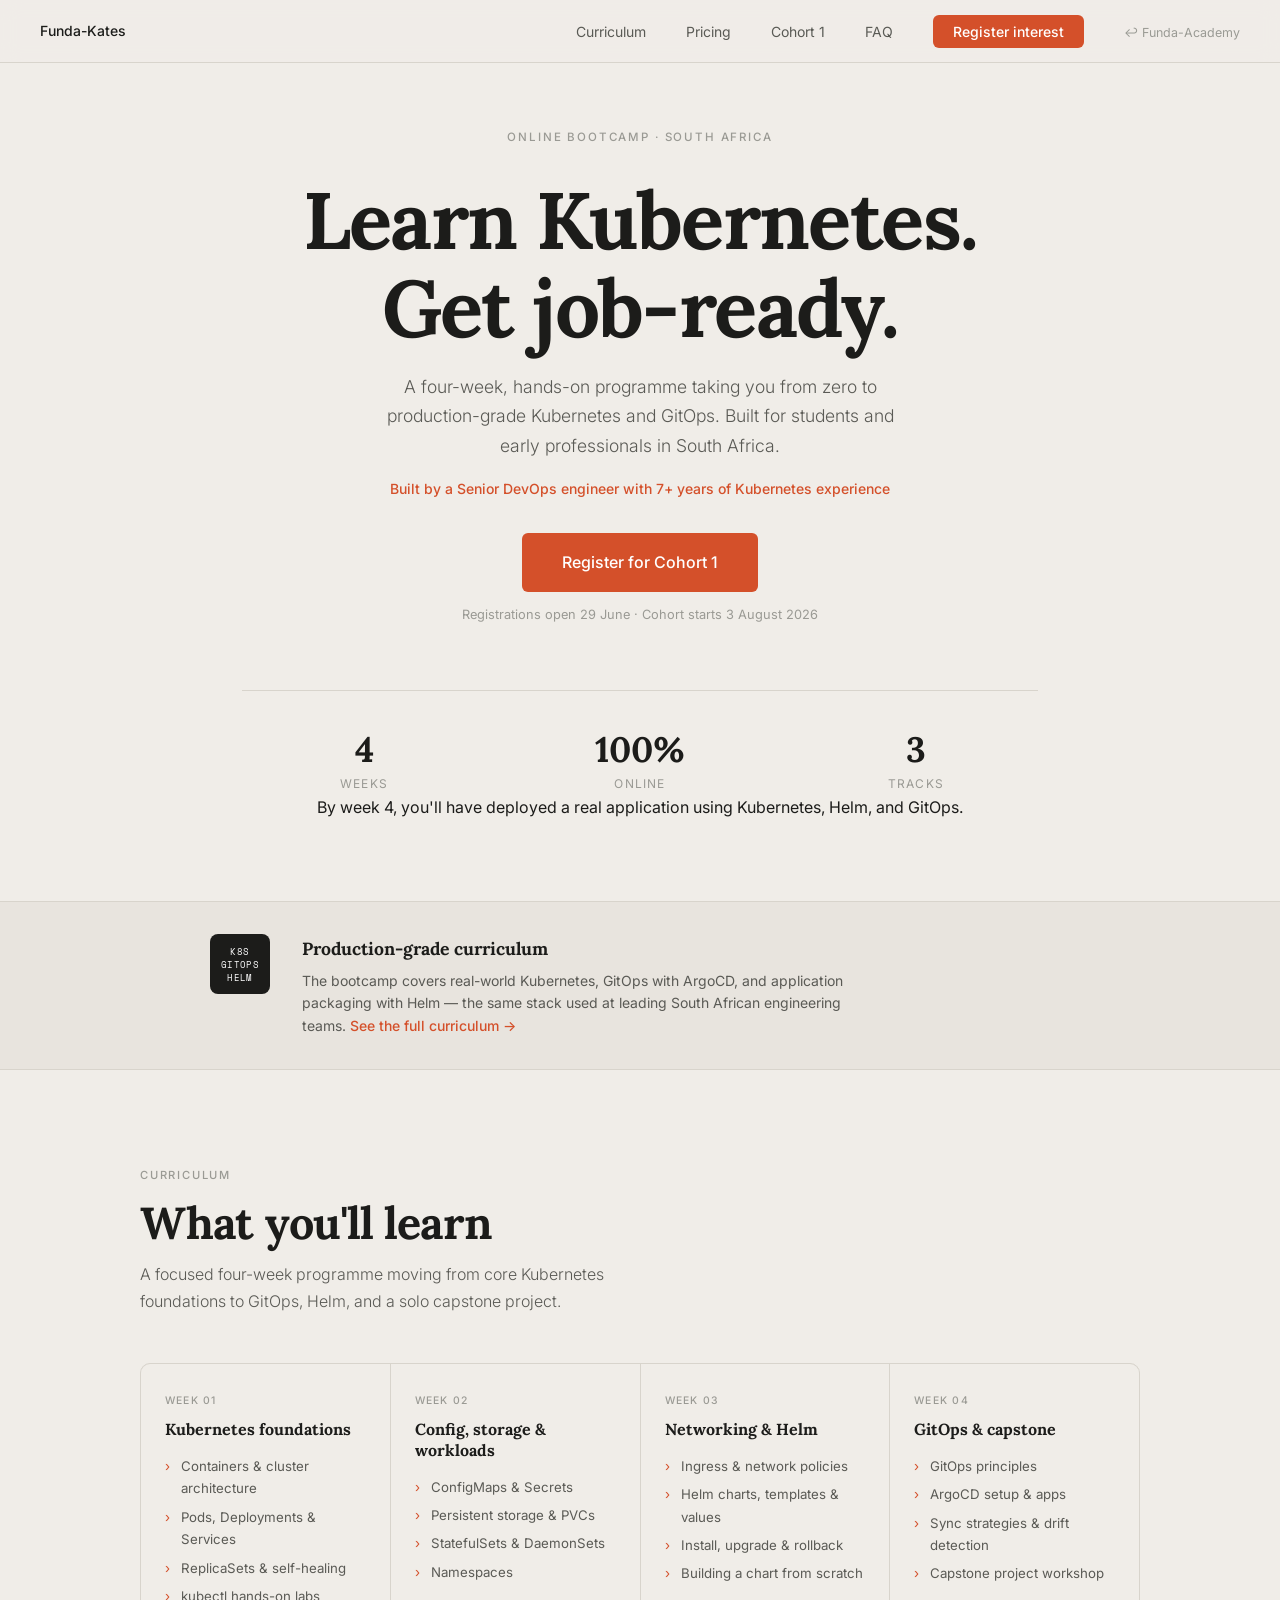
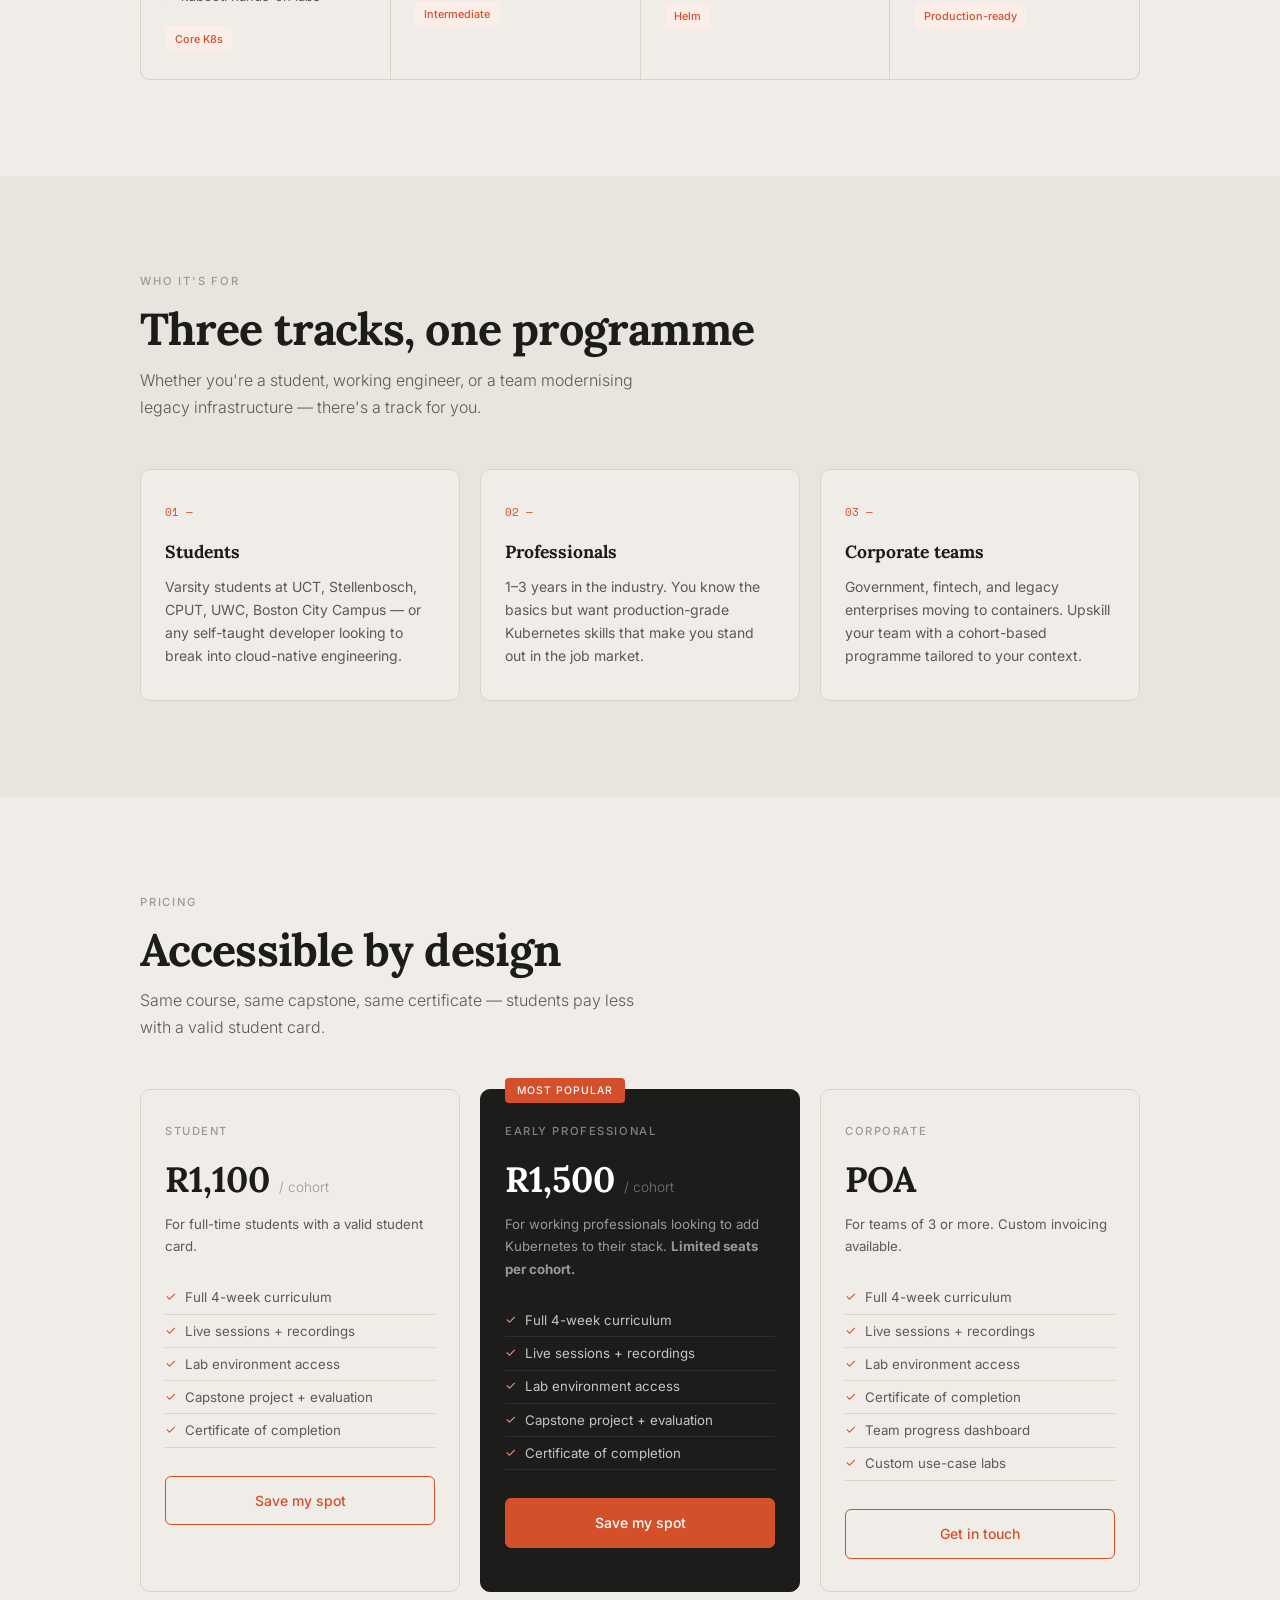
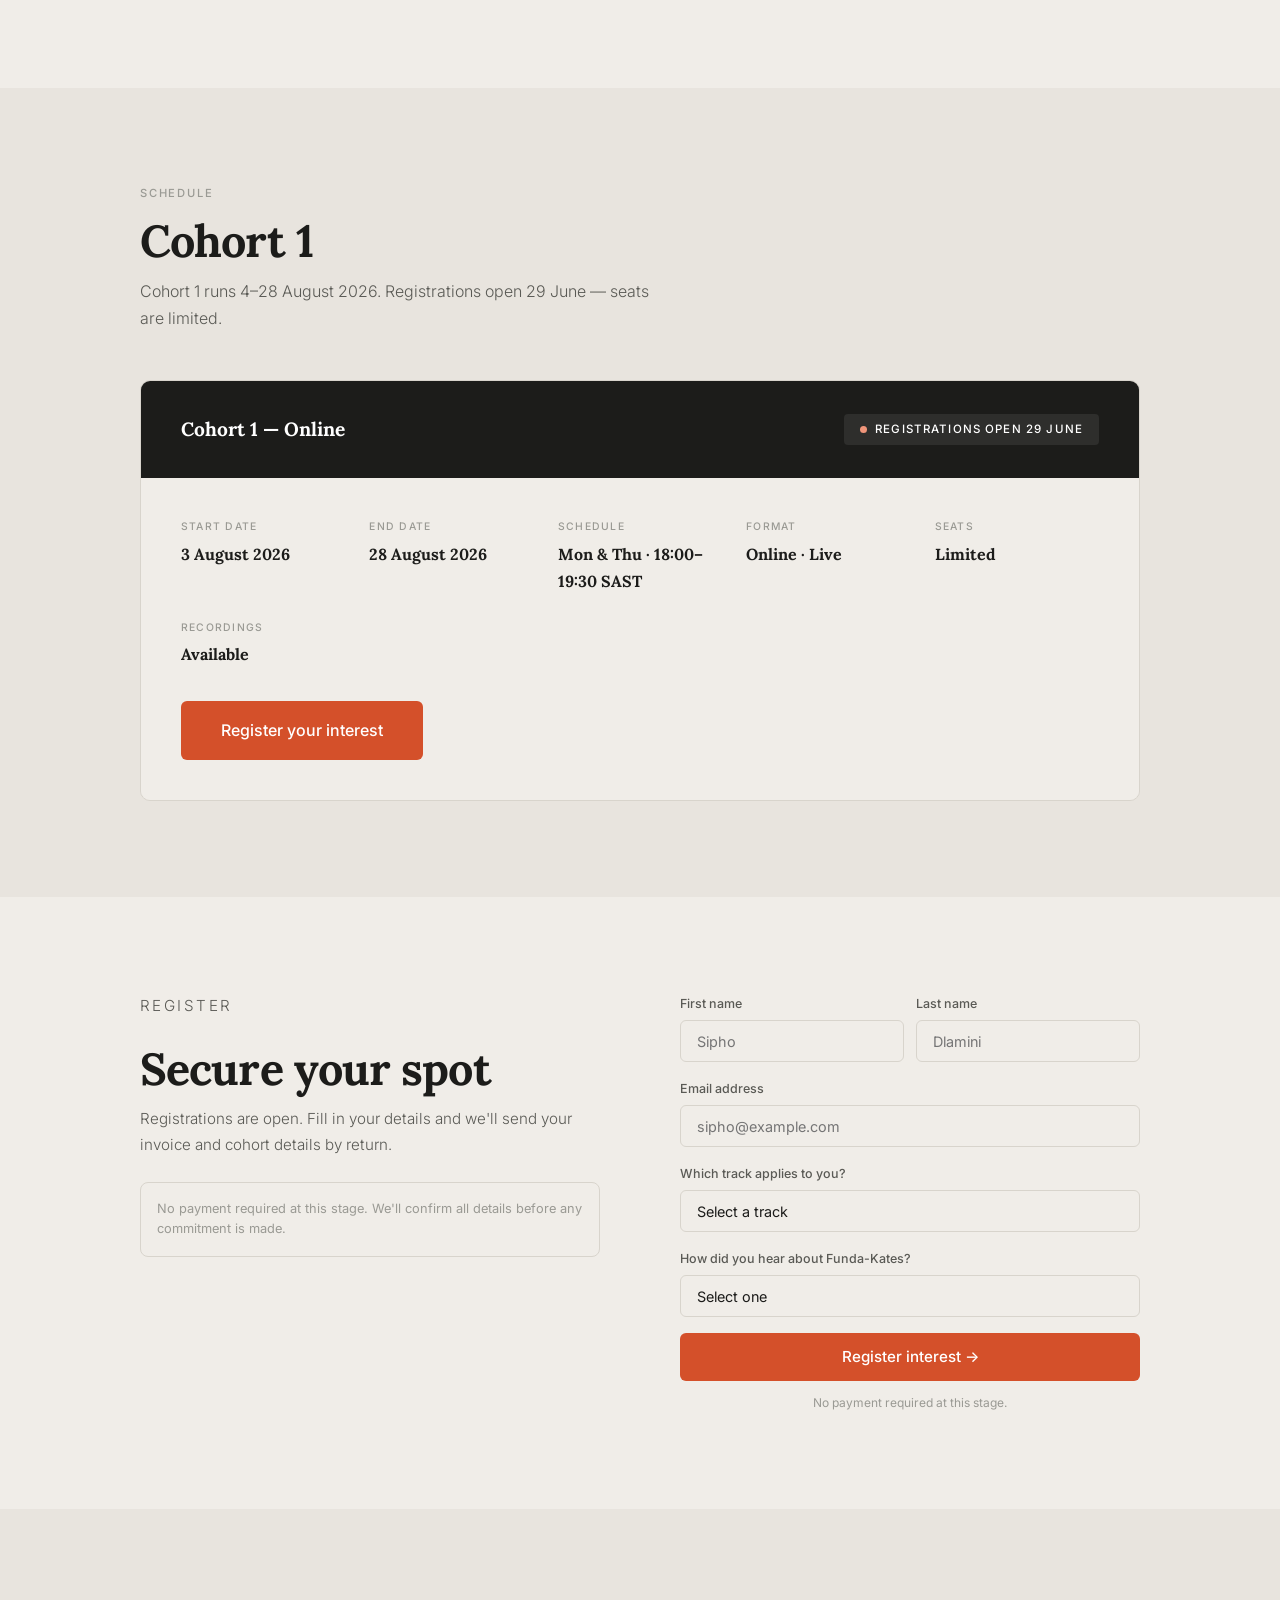
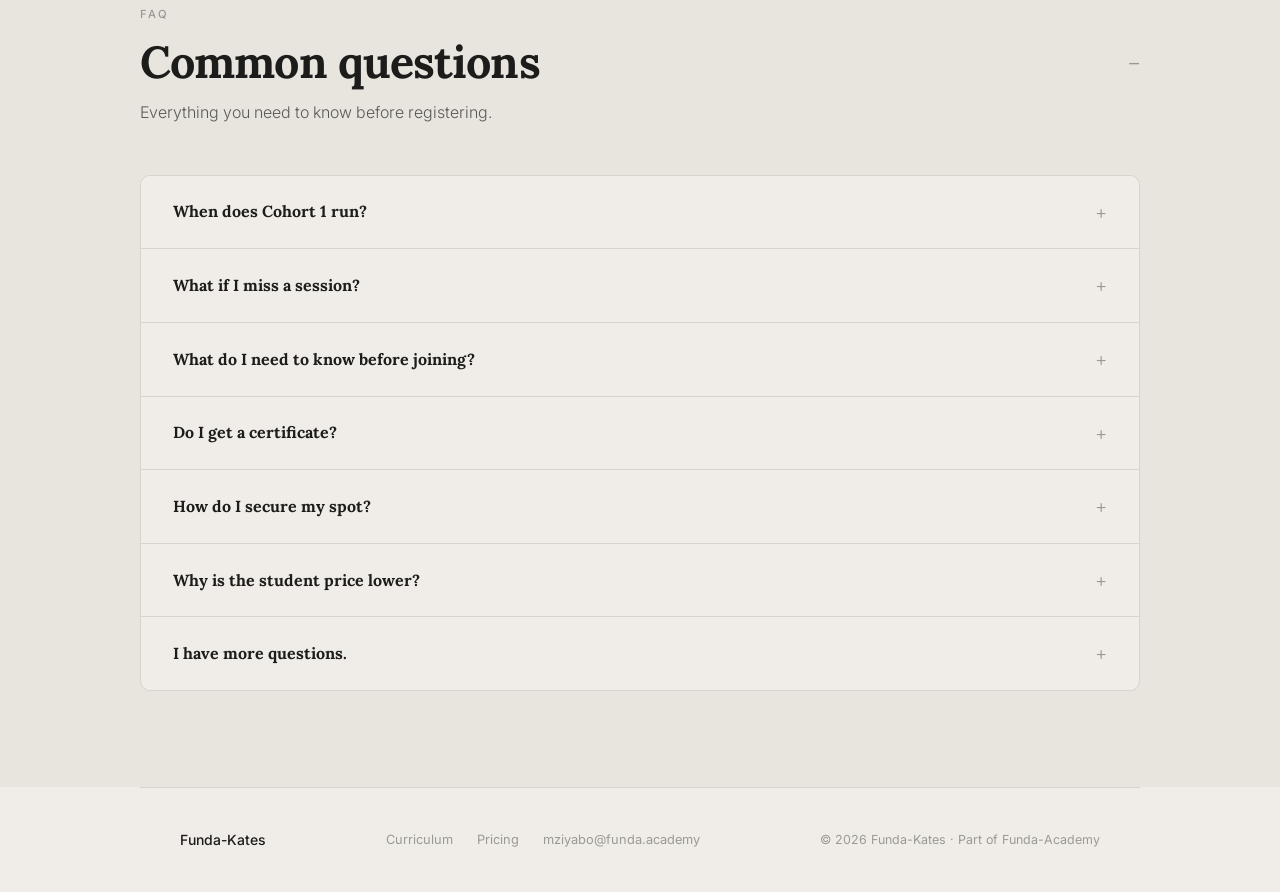
==== commit 595a45d7: "registration messaging updates" ====
--- a/index.html
+++ b/index.html
@@ -56,7 +56,7 @@
   <p class="hero-byline">Built by a Senior DevOps engineer with 7+ years of Kubernetes experience</p>
   <div class="hero-cta-wrap">
     <a href="#signup" class="btn-primary">Register for Cohort 1</a>
-    <span class="btn-hint">Registrations open 29 June &middot; Cohort starts 4 August 2026</span>
+    <span class="btn-hint">Registrations open 29 June &middot; Cohort starts 3 August 2026</span>
   </div>
   <hr class="hero-divider"/>
   <div class="hero-stats fade-in">
@@ -219,7 +219,7 @@
       </div>
       <div class="cohort-body">
         <div class="cohort-details">
-          <div class="cohort-detail"><label>Start date</label><span>4 August 2026</span></div>
+          <div class="cohort-detail"><label>Start date</label><span>3 August 2026</span></div>
           <div class="cohort-detail"><label>End date</label><span>28 August 2026</span></div>
           <div class="cohort-detail"><label>Schedule</label><span>Mon &amp; Thu · 18:00–19:30 SAST</span></div>
           <div class="cohort-detail"><label>Format</label><span>Online · Live</span></div>
@@ -241,8 +241,16 @@
         <p>Registrations are open. Fill in your details and we'll send your invoice and cohort details by return.</p>
         <div class="assurance">No payment required at this stage. We'll confirm all details before any commitment is made.</div>
       </div>
-      <div class="fade-in">
-        <form action="https://docs.google.com/forms/d/e/1FAIpQLSftl4jpTYXWjLVwECRi6Dss4slaX-c_R73fsMrNBdfYr0G7ZQ/formResponse" method="POST" target="_blank">
+      <div class="fade-in" id="signup-form-wrap">
+        <div id="signup-success" class="signup-success" hidden>
+          <div class="success-icon">
+            <svg viewBox="0 0 24 24" fill="none" stroke="currentColor" stroke-width="2.5" stroke-linecap="round" stroke-linejoin="round" aria-hidden="true"><polyline points="20 6 9 17 4 12"/></svg>
+          </div>
+          <div class="success-badge">Funda-Kates · Cohort 1</div>
+          <h3 class="success-heading">We've got your details!</h3>
+          <p class="success-body">Thanks for your interest. We've sent an email with your invoice and next steps — your place is secured once payment is received.</p>
+        </div>
+        <form id="signup-form" action="https://docs.google.com/forms/d/e/1FAIpQLSftl4jpTYXWjLVwECRi6Dss4slaX-c_R73fsMrNBdfYr0G7ZQ/formResponse" method="POST">
           <div class="form-row">
             <div class="form-group">
               <label for="fname">First name</label>
@@ -272,7 +280,7 @@
               <option value="" disabled selected>Select one</option>
               <option>Word of mouth</option>
               <option>LinkedIn</option>
-              <option>University / lecturer</option>
+              <option>University / Lecturer</option>
               <option>GitHub</option>
               <option>Other</option>
             </select>
--- a/assets/styles.css
+++ b/assets/styles.css
@@ -173,3 +173,45 @@
 .faq-section-collapsed .faq-toggle-icon { transform: rotate(45deg); }
 .faq-section-collapsed .faq-list { display: none; }
 .faq-section-collapsed .section-intro { display: none; }
+
+.signup-success {
+  background: var(--surface-dark);
+  border-radius: 12px;
+  padding: 3rem 2rem;
+  text-align: center;
+  color: #e8e6e0;
+}
+.success-icon {
+  width: 60px; height: 60px;
+  background: #1a3320;
+  border-radius: 50%;
+  display: flex; align-items: center; justify-content: center;
+  margin: 0 auto 1.25rem;
+  color: #4ade80;
+}
+.success-icon svg { width: 26px; height: 26px; }
+.success-badge {
+  display: inline-block;
+  background: rgba(212,80,42,0.15);
+  color: var(--accent);
+  font-size: 0.72rem;
+  font-weight: 600;
+  padding: 0.3rem 0.9rem;
+  border-radius: 999px;
+  letter-spacing: 0.06em;
+  margin-bottom: 1rem;
+}
+.success-heading {
+  font-family: var(--serif);
+  font-size: 1.75rem;
+  font-weight: 700;
+  color: #ffffff;
+  margin-bottom: 0.6rem;
+}
+.success-body {
+  font-size: 0.9rem;
+  color: #9a9a94;
+  max-width: 360px;
+  margin: 0 auto;
+  line-height: 1.7;
+}
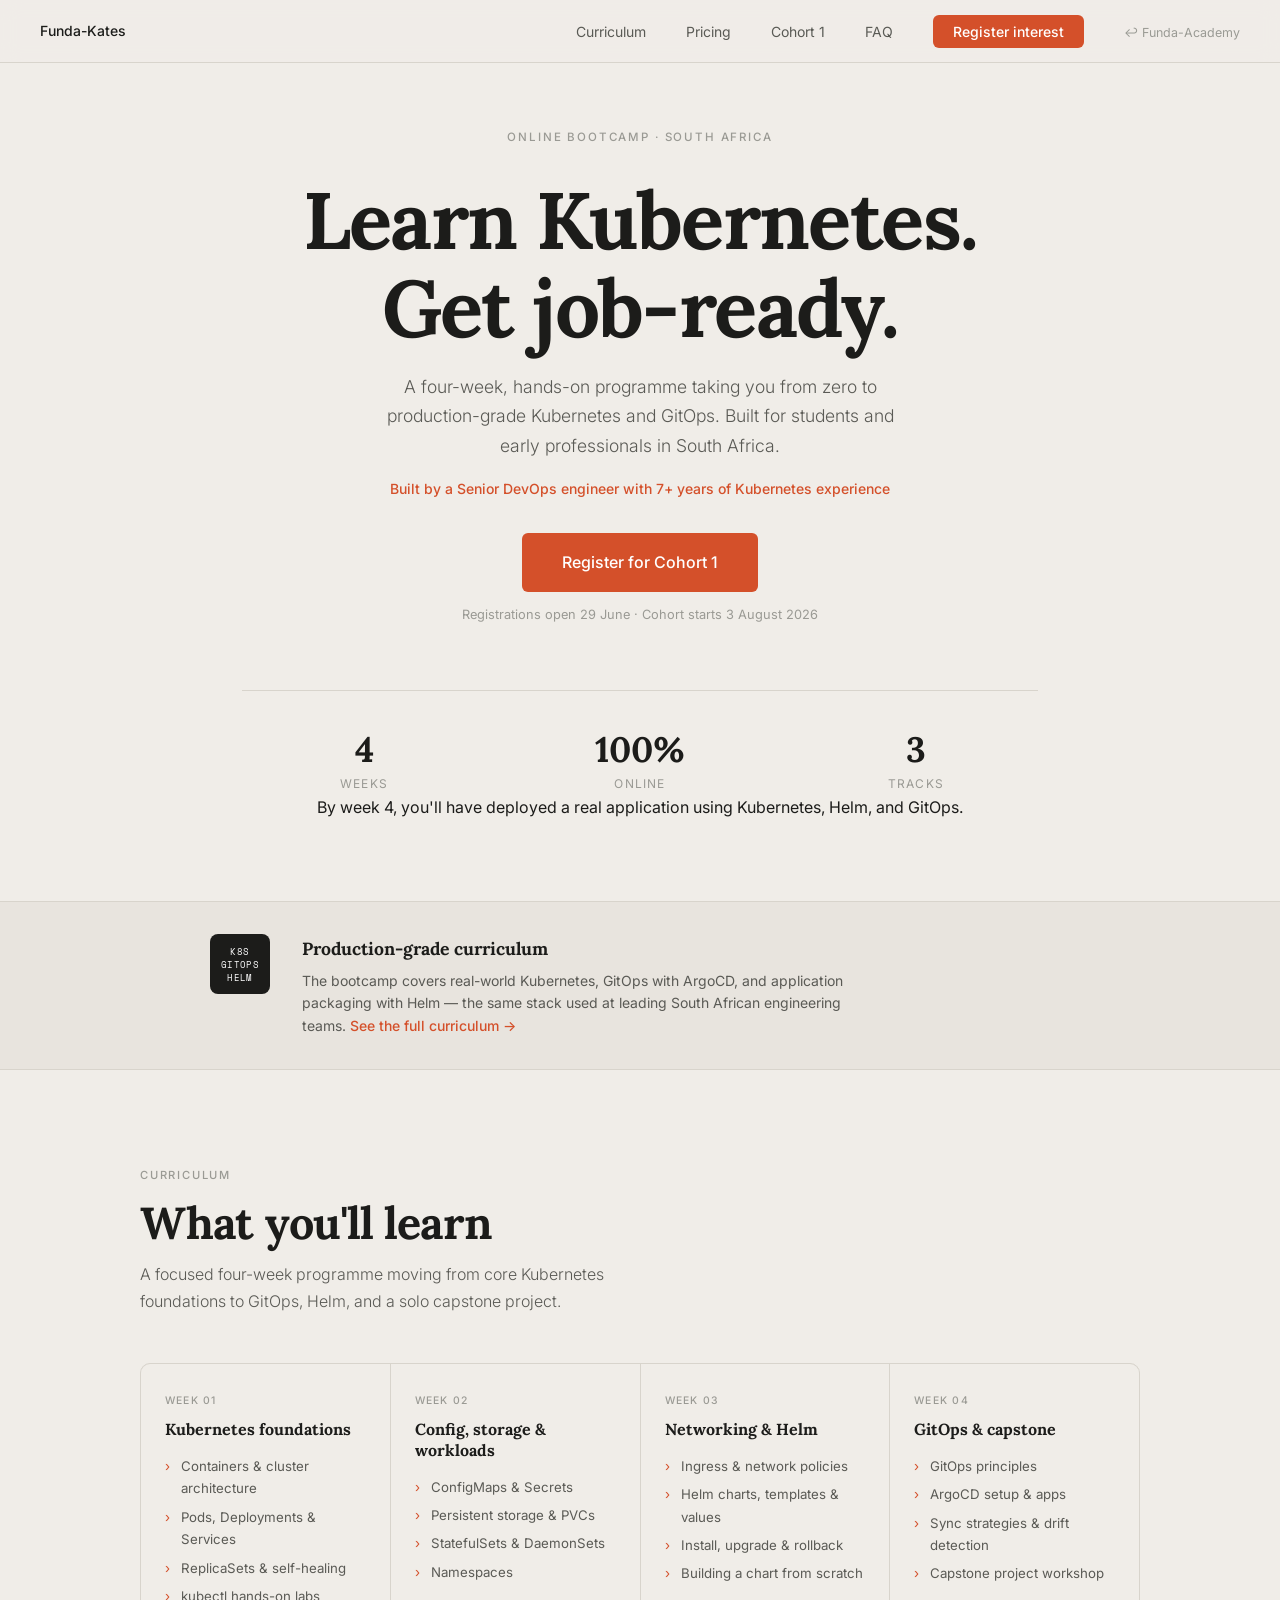
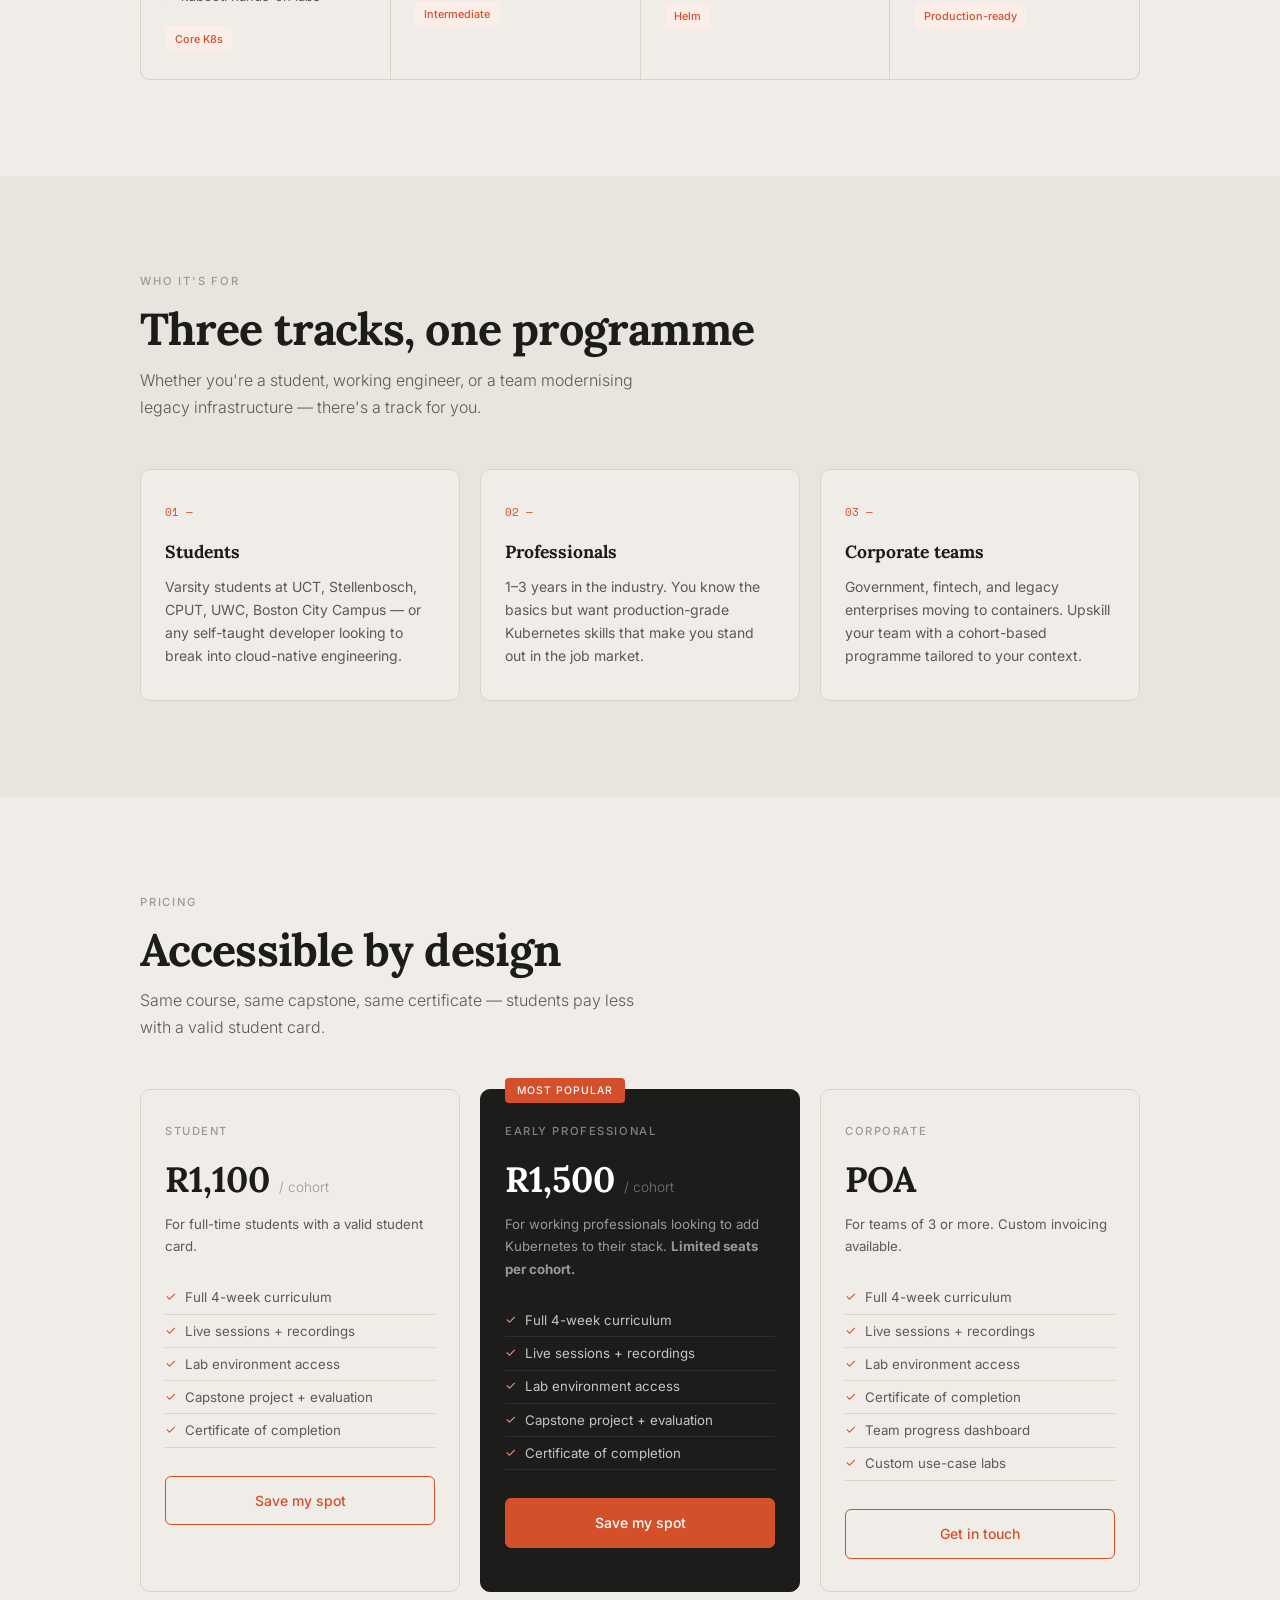
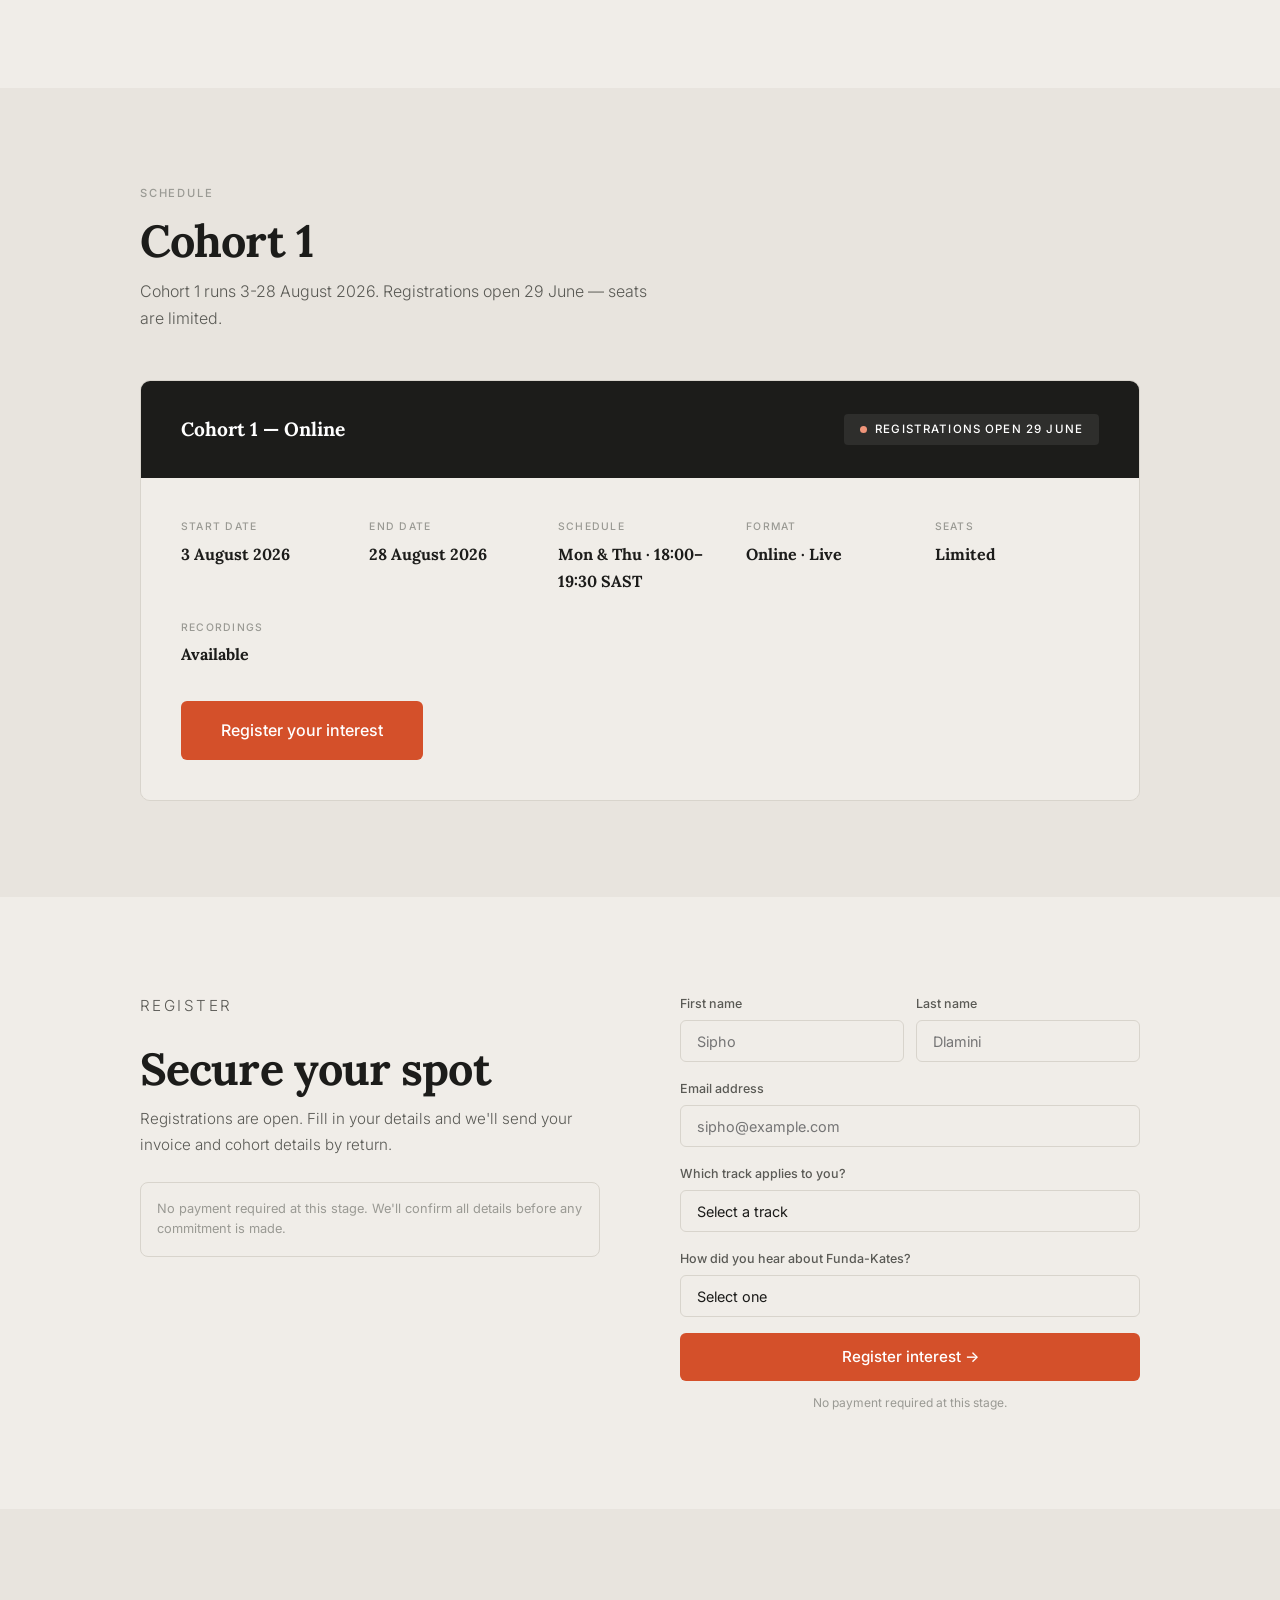
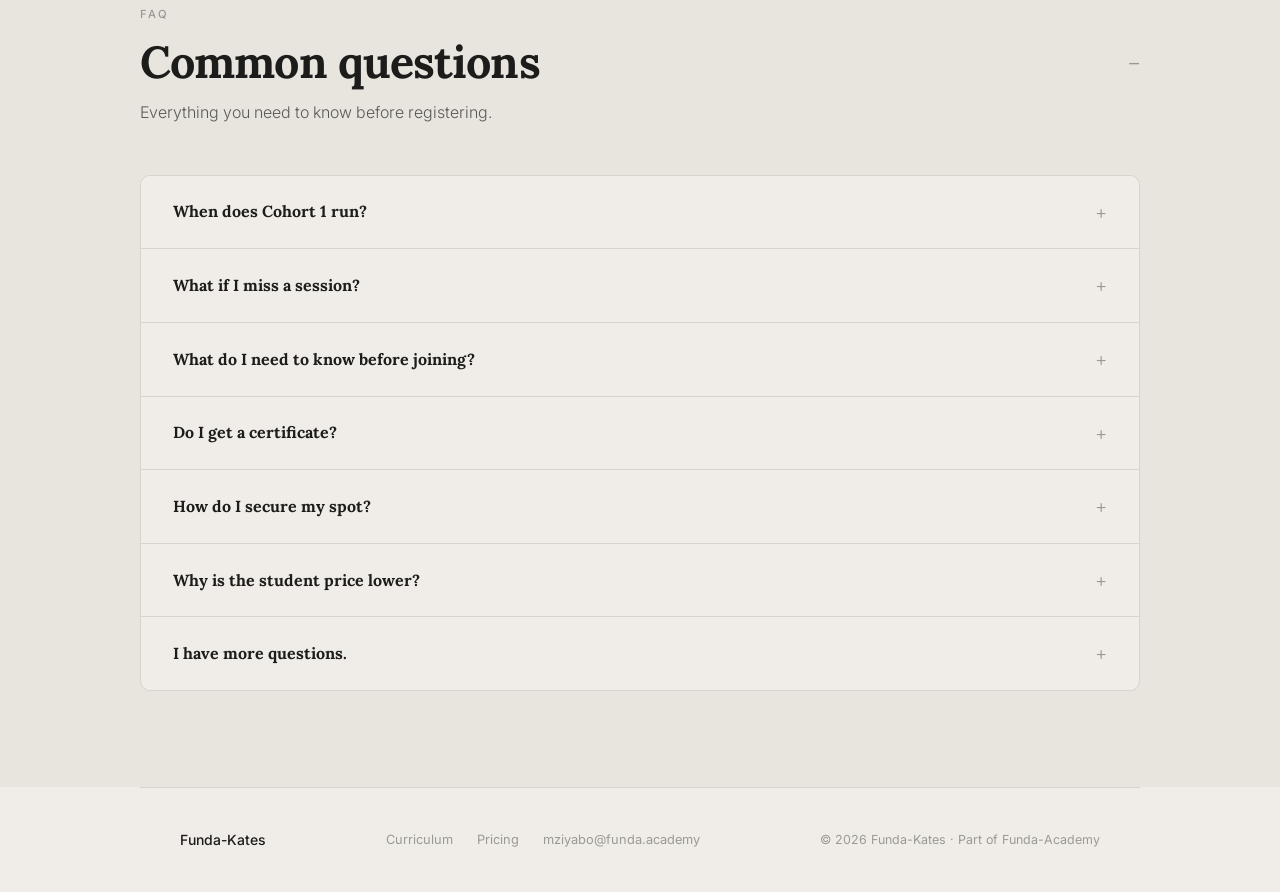
==== commit 27b5e331: "course dates" ====
--- a/index.html
+++ b/index.html
@@ -211,7 +211,7 @@
   <div class="container">
     <p class="section-label">Schedule</p>
     <h2>Cohort 1</h2>
-    <p class="section-intro">Cohort 1 runs 4–28 August 2026. Registrations open 29 June — seats are limited.</p>
+    <p class="section-intro">Cohort 1 runs 3-28 August 2026. Registrations open 29 June — seats are limited.</p>
     <div class="cohort-box fade-in">
       <div class="cohort-header">
         <h3>Cohort 1 — Online</h3>
@@ -304,7 +304,7 @@
     <div class="faq-list fade-in">
       <div class="faq-item">
         <div class="faq-q">When does Cohort 1 run?</div>
-        <div class="faq-a">4–28 August 2026. Live sessions every Monday and Thursday, 18:00–19:30 SAST.</div>
+        <div class="faq-a">3-28 August 2026. Live sessions every Monday and Thursday, 18:00–19:30 SAST.</div>
       </div>
       <div class="faq-item">
         <div class="faq-q">What if I miss a session?</div>
